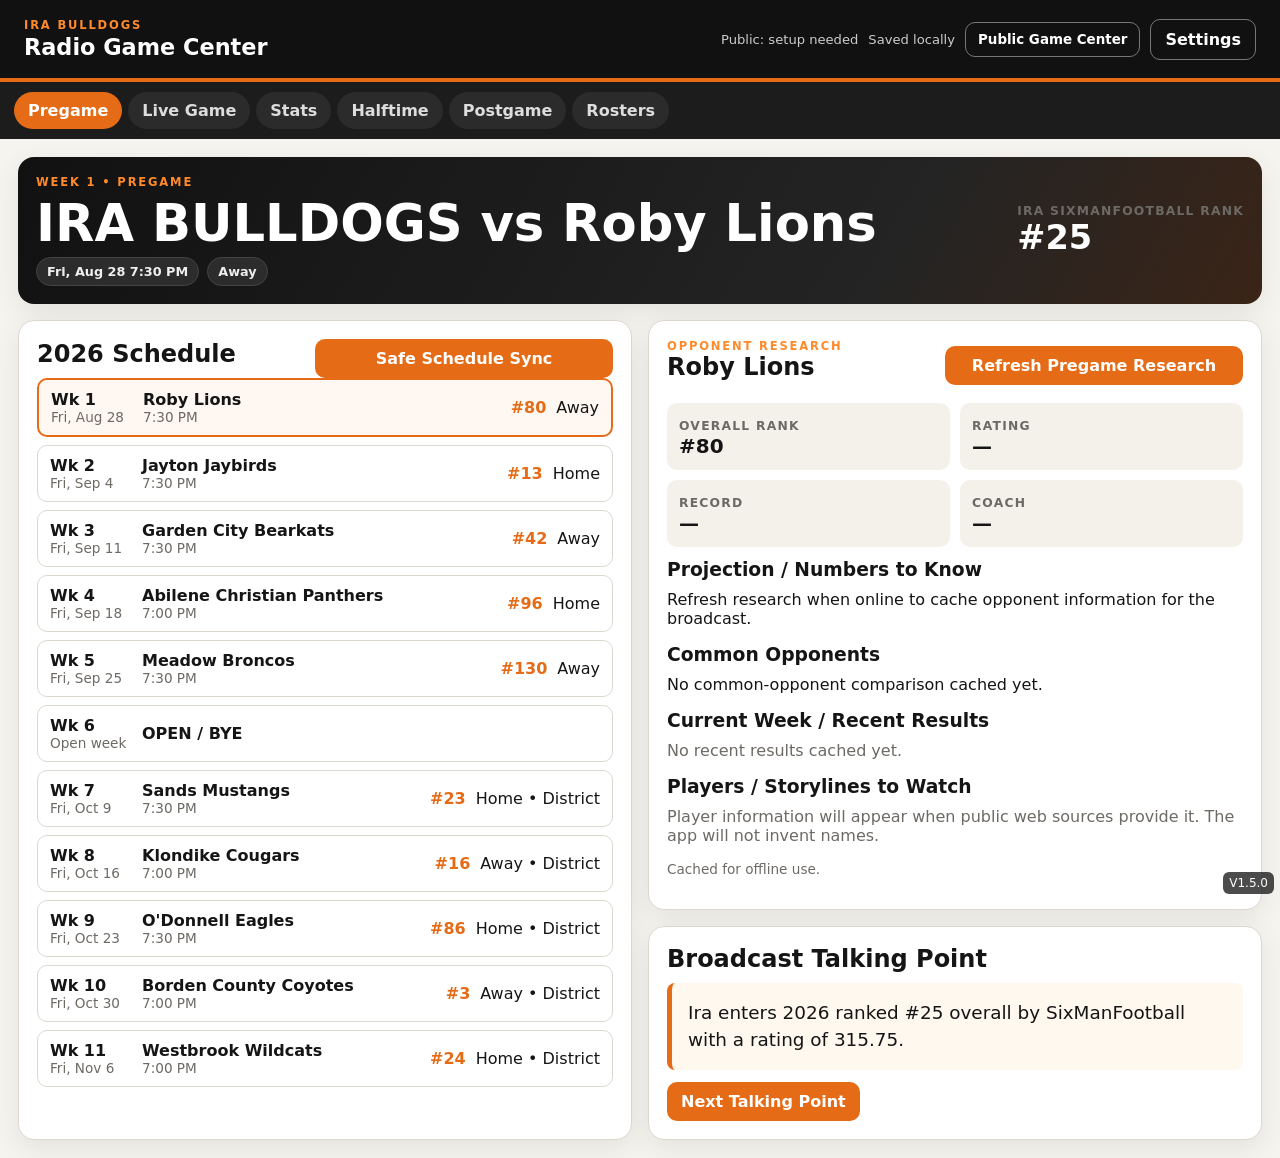
==== index.html @ a2b83dc3 "Add files via upload V1.5 desktop radio console" ====
<!doctype html>
<html lang="en">
<head>
  <meta charset="utf-8" />
  <meta name="viewport" content="width=device-width,initial-scale=1" />
  <meta name="theme-color" content="#111111" />
  <title>Ira Bulldogs Radio Game Center</title>
  <link rel="manifest" href="manifest.json" />
  <link rel="stylesheet" href="styles.css?v=1413" />
</head>
<body>
<div id="buildVersion" style="position:fixed;right:6px;bottom:6px;z-index:9999;font:12px/1.2 system-ui;background:#111;color:#fff;padding:4px 6px;border-radius:6px;opacity:.75">V1.5.0</div>
  <header class="topbar">
    <div>
      <div class="eyebrow">IRA BULLDOGS</div>
      <h1>Radio Game Center</h1>
    </div>
    <div class="top-actions">
      <span id="publicStatus" class="save-state">Public: setup needed</span>
      <span id="saveState" class="save-state">Saved locally</span>
      <a class="public-link" href="public.html" target="_blank">Public Game Center</a>
      <button class="ghost" id="settingsBtn">Settings</button>
    </div>
  </header>

  <nav class="tabs" aria-label="Game center sections">
    <button data-view="pregame" class="active">Pregame</button>
    <button data-view="live">Live Game</button>
    <button data-view="stats">Stats</button>
    <button data-view="halftime">Halftime</button>
    <button data-view="postgame">Postgame</button>
    <button data-view="roster">Rosters</button>
  </nav>

  <main>
    <section id="pregame" class="view active"></section>
    <section id="live" class="view"></section>
    <section id="stats" class="view"></section>
    <section id="halftime" class="view"></section>
    <section id="postgame" class="view"></section>
    <section id="roster" class="view"></section>
  </main>

  <dialog id="settingsDialog">
    <form method="dialog" class="dialog-card">
      <h2>Settings</h2>
      <label>Google Apps Script sync URL
        <input id="syncUrlInput" placeholder="https://script.google.com/macros/s/.../exec" />
      </label>
      <label>Public scoreboard publish key
        <input id="publishKeyInput" placeholder="Publish key" />
      </label>
      <label>Listen Live URL (optional)
        <input id="listenUrlInput" placeholder="https://…" />
      </label>
      <p class="muted">The same Apps Script URL handles opponent research, SixManFootball sync and the public scoreboard. Live stats still work offline; public updates resume when your device reconnects.</p><div class="danger-zone"><strong>Game-day reset</strong><p class="muted small">Clears only this week’s score, clock, plays, stats and notes. Rosters, schedule and settings stay.</p><button type="button" class="danger" id="resetTestBtn">Reset Test / Game Data</button></div>
      <div class="dialog-actions">
        <button value="cancel" class="ghost">Cancel</button>
        <button value="default" id="saveSettingsBtn">Save</button>
      </div>
    </form>
  </dialog>

  <dialog id="scoreDialog">
    <form method="dialog" class="dialog-card score-dialog-card">
      <div class="dialog-heading">
        <div>
          <div class="eyebrow">QUICK SCORE</div>
          <h2 id="scoreDialogTitle">Ira Score</h2>
        </div>
        <button value="cancel" class="icon-btn" aria-label="Close">×</button>
      </div>
      <div class="quick-score-grid">
        <button type="button" data-score-add="1">+1</button>
        <button type="button" data-score-add="2">+2</button>
        <button type="button" data-score-add="6">+6</button>
      </div>
      <div id="scoreClockMount"></div><div class="quick-score-corrections">
        <button type="button" class="ghost" data-score-add="-1">−1</button>
        <label>Exact score<input id="exactScoreInput" type="number" inputmode="numeric" min="0"></label>
        <button type="button" id="setExactScoreBtn">Set Score</button>
      </div>
      <p class="muted small">Tap a quick button during the broadcast, or use exact score for corrections.</p>
    </form>
  </dialog>

  <dialog id="playDialog">
    <form method="dialog" class="dialog-card wide" id="playForm">
      <div class="dialog-heading">
        <div>
          <div class="eyebrow" id="playDialogEyebrow">NEW PLAY</div>
          <h2 id="playDialogTitle">Run</h2>
        </div>
        <button value="cancel" class="icon-btn" aria-label="Close">×</button>
      </div>
      <div class="sticky-play-actions"><button value="cancel" class="ghost">Cancel</button><button type="submit" value="default">Save Play</button></div>
      <div id="playFormFields"></div>
      <div class="dialog-actions">
        <button value="cancel" class="ghost">Cancel</button>
        <button type="submit" value="default">Save Play</button>
      </div>
    </form>
  </dialog>


  <dialog id="clockDialog"><form method="dialog" class="dialog-card"><div class="dialog-heading"><div><div class="eyebrow">GAME CLOCK</div><h2>Adjust Clock</h2></div><button value="cancel" class="icon-btn">×</button></div><div id="clockPickerMount"></div><div class="dialog-actions"><button value="cancel" class="ghost">Cancel</button><button type="button" id="saveClockBtn">Save Clock</button></div></form></dialog>

  <dialog id="flowDialog"><div class="dialog-card wide"><button class="icon-btn flow-close" onclick="document.getElementById('flowDialog').close()">×</button><div id="flowMount"></div></div></dialog>

  <dialog id="rosterDialog"><form method="dialog" class="dialog-card"><div class="dialog-heading"><div><div class="eyebrow">ROSTER</div><h2>Edit Player</h2></div><button value="cancel" class="icon-btn">×</button></div><div class="form-grid one-col"><label>Jersey number<input id="editRosterNum" inputmode="numeric"></label><label>Player name<input id="editRosterName"></label><label>Position<input id="editRosterPos"></label></div><div class="dialog-actions"><button value="cancel" class="ghost">Cancel</button><button type="button" id="saveRosterEdit">Save Player</button></div></form></dialog>
  <div id="toast" class="toast" role="status"></div>
  <script src="app.js?v=1412"></script>
</body>
</html>
---- styles.css ----
:root{--bg:#f6f4ef;--panel:#fff;--ink:#151515;--muted:#6d6a65;--line:#ddd8cf;--orange:#e66b16;--orange2:#ff8a2b;--dark:#111;--green:#2f7d45;--red:#b53a31;--shadow:0 8px 28px rgba(0,0,0,.08)}
*{box-sizing:border-box} body{margin:0;font-family:Inter,ui-sans-serif,system-ui,-apple-system,BlinkMacSystemFont,"Segoe UI",sans-serif;background:var(--bg);color:var(--ink)}
button,input,select,textarea{font:inherit} button{cursor:pointer}.topbar{position:sticky;top:0;z-index:20;display:flex;justify-content:space-between;gap:20px;align-items:center;padding:18px 24px;background:#111;color:#fff;border-bottom:4px solid var(--orange)}
.eyebrow{font-size:.72rem;letter-spacing:.16em;font-weight:800;color:var(--orange2)}h1,h2,h3,p{margin-top:0}.topbar h1{margin:2px 0 0;font-size:1.4rem}.top-actions{display:flex;align-items:center;gap:10px}.save-state{font-size:.82rem;color:#ccc}
.tabs{display:flex;gap:6px;padding:10px 14px;background:#1c1c1c;overflow:auto;position:sticky;top:79px;z-index:19}.tabs button{border:0;border-radius:999px;padding:9px 14px;background:#2b2b2b;color:#ddd;font-weight:700;white-space:nowrap}.tabs button.active{background:var(--orange);color:#fff}
main{max-width:1450px;margin:0 auto;padding:18px}.view{display:none}.view.active{display:block}.grid{display:grid;gap:16px}.grid.two{grid-template-columns:repeat(2,minmax(0,1fr))}.grid.three{grid-template-columns:repeat(3,minmax(0,1fr))}.grid.live-layout{grid-template-columns:minmax(0,1.15fr) minmax(340px,.85fr)}
.card{background:var(--panel);border:1px solid var(--line);border-radius:16px;padding:18px;box-shadow:var(--shadow)}.card h2,.card h3{margin-bottom:10px}.muted{color:var(--muted)}.small{font-size:.85rem}.kicker{font-size:.77rem;text-transform:uppercase;letter-spacing:.1em;font-weight:800;color:var(--muted)}
.hero{background:linear-gradient(120deg,#111 0%,#242424 70%,#3a2417 100%);color:#fff;border:none}.hero-row{display:flex;justify-content:space-between;gap:20px;align-items:center}.matchup h2{font-size:clamp(1.7rem,4vw,3.2rem);margin:4px 0}.matchup-meta{display:flex;flex-wrap:wrap;gap:8px}.pill{display:inline-flex;align-items:center;padding:6px 10px;border-radius:999px;background:#eee9df;font-size:.8rem;font-weight:750}.hero .pill{background:#2c2c2c;color:#eee;border:1px solid #444}.scoreboard{display:grid;grid-template-columns:1fr auto 1fr;gap:12px;align-items:center;text-align:center}.team-score{font-size:clamp(2.7rem,8vw,5.2rem);font-weight:900;line-height:1}.team-name{font-weight:900;font-size:1.05rem}.score-dash{font-size:2rem;color:#999}
button{border:0;border-radius:10px;background:var(--orange);color:white;font-weight:800;padding:10px 14px}button:hover{filter:brightness(.97)}button.ghost{background:transparent;border:1px solid #777;color:inherit}.card button.ghost{border-color:var(--line);color:var(--ink)}button.danger{background:var(--red)}button.dark{background:#222}.icon-btn{background:transparent;color:inherit;font-size:1.7rem;padding:4px 8px}
.schedule-list{display:grid;gap:8px}.schedule-row{display:grid;grid-template-columns:82px 1fr auto auto;gap:10px;align-items:center;padding:10px 12px;border:1px solid var(--line);border-radius:10px}.schedule-row.current{border:2px solid var(--orange);background:#fff8f2}.rank{font-weight:800;color:var(--orange)}
.talking-point{font-size:1.15rem;line-height:1.5;padding:16px;background:#fff8ef;border-left:5px solid var(--orange);border-radius:8px}.talking-controls{display:flex;gap:8px;margin-top:12px;flex-wrap:wrap}
.stat-strip{display:grid;grid-template-columns:repeat(6,1fr);gap:10px}.stat-box{text-align:center;padding:12px;background:#f4f1eb;border-radius:10px}.stat-box strong{display:block;font-size:1.4rem}.live-controls{display:grid;grid-template-columns:repeat(4,1fr);gap:10px}.live-controls button{min-height:58px;font-size:1.05rem}.live-controls .run{background:#2b6f44}.live-controls .pass{background:#2866a6}.live-controls .score{background:#ad5e09}.live-controls .penalty{background:#7a5b29}
.possession{display:flex;gap:8px;margin-bottom:12px}.possession button{flex:1;background:#eee9df;color:#222}.possession button.active{background:#111;color:#fff}.game-meta{display:grid;grid-template-columns:repeat(5,1fr);gap:8px;margin-bottom:12px}.game-meta label,.form-grid label{display:grid;gap:4px;font-size:.8rem;font-weight:700;color:var(--muted)}input,select,textarea{width:100%;padding:10px;border:1px solid var(--line);border-radius:9px;background:#fff;color:#111}textarea{min-height:90px;resize:vertical}
.table-wrap{overflow:auto}table{width:100%;border-collapse:collapse;font-size:.9rem}th,td{padding:8px 9px;text-align:left;border-bottom:1px solid #eee}th{font-size:.75rem;text-transform:uppercase;letter-spacing:.06em;color:var(--muted)}td.num,th.num{text-align:right}.play-log{max-height:440px;overflow:auto}.play-row{display:grid;grid-template-columns:68px 1fr auto;gap:8px;padding:9px 0;border-bottom:1px solid #eee}.play-row .seq{font-weight:800;color:var(--muted)}
.summary-grid{display:grid;grid-template-columns:repeat(2,1fr);gap:10px}.summary-item{padding:12px;border-radius:10px;background:#f4f1eb}.summary-item strong{display:block;font-size:1.25rem}.broadcast-note{padding:10px 12px;border-bottom:1px solid #eee;line-height:1.4}.broadcast-note:first-child{background:#fff7ef;border-radius:8px}.form-grid{display:grid;grid-template-columns:repeat(3,1fr);gap:10px}.roster-list{display:grid;gap:6px}.roster-row{display:grid;grid-template-columns:55px 1fr auto;align-items:center;gap:8px;border-bottom:1px solid #eee;padding:8px 0}.jersey{font-size:1.15rem;font-weight:900;color:var(--orange)}
#settingsDialog,#playDialog{border:0;border-radius:16px;padding:0;box-shadow:0 30px 90px rgba(0,0,0,.3);width:min(680px,94vw)}#playDialog{width:min(760px,96vw)}dialog::backdrop{background:rgba(0,0,0,.58)}.dialog-card{padding:22px;display:grid;gap:14px}.dialog-card.wide{min-width:0}.dialog-heading{display:flex;justify-content:space-between}.dialog-actions{display:flex;justify-content:flex-end;gap:8px}.dialog-card label{display:grid;gap:6px;font-weight:700}.inline{display:flex;gap:8px;align-items:center}.inline>*{flex:1}.hidden{display:none!important}.toast{position:fixed;right:18px;bottom:18px;background:#111;color:#fff;border-left:4px solid var(--orange);padding:12px 15px;border-radius:10px;opacity:0;pointer-events:none;transform:translateY(10px);transition:.2s;z-index:99}.toast.show{opacity:1;transform:none}
@media(max-width:900px){.grid.two,.grid.three,.grid.live-layout{grid-template-columns:1fr}.stat-strip{grid-template-columns:repeat(3,1fr)}.schedule-row{grid-template-columns:72px 1fr auto}.schedule-row .location{display:none}.live-controls{grid-template-columns:repeat(2,1fr)}.game-meta{grid-template-columns:repeat(2,1fr)}.form-grid{grid-template-columns:1fr 1fr}.tabs{top:78px}.hero-row{display:block}.hero-row>*+*{margin-top:16px}}
@media(max-width:560px){.topbar{padding:12px 14px}.topbar h1{font-size:1.1rem}.save-state{display:none}.tabs{top:66px}.stat-strip{grid-template-columns:repeat(2,1fr)}.form-grid{grid-template-columns:1fr}.scoreboard{gap:5px}.schedule-row{grid-template-columns:65px 1fr}.schedule-row>:nth-child(n+3){display:none}main{padding:12px}}
.public-link{display:inline-block;text-decoration:none;border:1px solid #777;border-radius:10px;padding:9px 12px;color:#fff;font-weight:800;font-size:.84rem;white-space:nowrap}
@media(max-width:700px){.top-actions .public-link{display:none}#publicStatus{display:none}}

.quick-yards{display:grid;grid-template-columns:repeat(6,1fr);gap:7px;margin:8px 0 14px}.quick-yards button{background:#222;min-height:48px;font-size:1rem}.defense-box{border:1px solid var(--line);background:#faf8f4;border-radius:12px;padding:12px;margin-top:10px}.tackler-picks{display:flex;flex-wrap:wrap;gap:7px;margin-top:8px}.check-pill{display:inline-flex!important;align-items:center;gap:6px!important;border:1px solid var(--line);border-radius:999px;padding:8px 10px;background:#fff;color:var(--ink)!important;font-size:.82rem!important}.check-pill input{width:auto;margin:0}@media(max-width:560px){.quick-yards{grid-template-columns:repeat(3,1fr)}.quick-yards button{min-height:54px}.dialog-card{padding:15px}.dialog-actions button{min-height:48px;flex:1}}

/* V1.3 broadcaster speed controls */
.score-team{background:transparent;border:0;color:inherit;width:100%;padding:6px;border-radius:12px}
.score-team:hover,.score-team:focus{background:rgba(255,255,255,.08);outline:2px solid rgba(255,138,43,.55)}
.score-team .team-score{pointer-events:none}
.score-tap-hint{font-size:.68rem;color:#bbb;font-weight:700;margin-top:5px;text-transform:uppercase;letter-spacing:.08em}
.margin-bar{margin-top:14px;display:flex;justify-content:center;align-items:center;gap:10px;flex-wrap:wrap}
.margin-pill{display:inline-flex;align-items:center;padding:8px 12px;border-radius:999px;background:#2c2c2c;border:1px solid #555;color:#fff;font-weight:900}
.margin-pill.warning{background:#6d4a0b;border-color:#d79625}
.margin-pill.mercy{background:#7e241e;border-color:#e0645c}
.cloud-load-row{display:flex;gap:8px;align-items:center;flex-wrap:wrap;margin:0 0 12px}
.cloud-load-row button{min-height:46px}
.cloud-load-status{font-size:.82rem;color:var(--muted)}
#scoreDialog{border:0;border-radius:16px;padding:0;box-shadow:0 30px 90px rgba(0,0,0,.3);width:min(480px,94vw)}
.quick-score-grid{display:grid;grid-template-columns:repeat(3,1fr);gap:10px}
.quick-score-grid button{min-height:72px;font-size:1.5rem}
.quick-score-corrections{display:grid;grid-template-columns:auto 1fr auto;gap:8px;align-items:end}
.quick-score-corrections label{margin:0}
@media(max-width:560px){.quick-score-grid button{min-height:64px}.quick-score-corrections{grid-template-columns:1fr 1fr}.quick-score-corrections label{grid-column:1/-1}.cloud-load-row button{width:100%}}

/* V1.4 PHONE-FIRST */
input,select,textarea{font-size:16px}
.offense-card{border:4px solid transparent}.offense-card.ira-offense{border-color:#e66b16;background:#fff7ef}.offense-card.opp-offense{border-color:var(--opp-color,#667085);background:#f5f6f7}.offense-banner{padding:10px 12px;border-radius:10px;margin-bottom:10px;color:#fff;font-weight:950;text-align:center;letter-spacing:.06em}.ira-offense .offense-banner{background:#e66b16}.opp-offense .offense-banner{background:var(--opp-color,#667085)}
.result-buttons{display:grid;grid-template-columns:repeat(2,1fr);gap:8px;margin:8px 0 14px}.result-buttons button{min-height:54px;background:#333}.result-buttons button.selected{outline:4px solid #ffb27a;background:#e66b16}.sticky-play-actions{position:sticky;top:0;z-index:5;background:#fff;padding:8px 0;display:flex;gap:8px;border-bottom:1px solid var(--line)}.sticky-play-actions button{flex:1;min-height:52px}.dialog-actions{position:sticky;bottom:0;background:#fff;padding-top:10px}.post-read{background:#fff;color:#111!important;border:1px solid var(--line);padding:14px;border-radius:10px;line-height:1.55;white-space:pre-wrap}.team-toggle{display:flex;gap:8px;margin-bottom:12px}.team-toggle button{flex:1}.team-toggle button.active{background:#111}.player-actions{display:flex;gap:6px}.roster-row{grid-template-columns:55px 1fr auto}.player-actions button{padding:8px 10px}
@media(max-width:560px){#playDialog{width:100vw;max-width:none;height:100dvh;max-height:100dvh;margin:0;border-radius:0}.dialog-card.wide{height:100%;overflow:auto;padding:10px 12px 18px}.result-buttons button{min-height:60px;font-size:1.05rem}.live-controls button{min-height:68px}.offense-banner{font-size:1.05rem}}
/* V1.4.1 phone-first hotfix */
input,select,textarea,button{font-size:16px}
.v141-controls{grid-template-columns:repeat(3,minmax(0,1fr))}.v141-controls button{min-height:62px}.v141-meta{grid-template-columns:repeat(6,minmax(0,1fr))}.field-button{width:100%;background:#fff;color:#111;border:1px solid var(--line);padding:10px}.two-col{grid-template-columns:repeat(2,minmax(0,1fr))!important}.one-col{grid-template-columns:1fr!important}.field-label{font-weight:800;margin:8px 0}.yard-section,.special-result{margin-top:14px;padding:12px;border:1px solid var(--line);border-radius:12px;background:#faf9f6}.quick-yards{display:grid;grid-template-columns:repeat(4,minmax(0,1fr));gap:8px;margin:8px 0}.quick-yards button{min-height:50px}.result-buttons{display:flex;flex-wrap:wrap;gap:8px;margin:8px 0}.result-buttons button.selected,.big-choice-grid button.selected{outline:4px solid #111;outline-offset:2px}.pass-results button{flex:1 1 30%;min-height:54px}.tackler-picks{display:flex;gap:8px;flex-wrap:wrap;margin:8px 0}.check-pill{display:flex!important;grid-template-columns:auto 1fr!important;align-items:center;gap:7px;border:1px solid var(--line);border-radius:999px;padding:9px 11px;background:#fff;color:#111!important}.check-pill input{width:auto}.clock-picker{display:grid;grid-template-columns:1fr 1fr;gap:12px;margin:10px 0}.clock-picker select{font-size:24px;text-align:center;min-height:54px}.big-choice-grid{display:grid;grid-template-columns:repeat(2,1fr);gap:12px}.big-choice-grid button{min-height:72px;font-size:1.05rem}.full-primary{width:100%;min-height:58px;margin-top:14px}.flow-close{float:right}.stats-stack{display:grid;gap:16px;margin-top:16px}.stats-card,.stats-wide{width:100%}.danger-zone{border-top:1px solid var(--line);margin-top:14px;padding-top:14px}.research-summary{margin:12px 0}.player-actions{display:flex;gap:6px}
@media(max-width:800px){main{padding:10px}.topbar{padding:12px 14px}.top-actions .public-link,.top-actions .save-state{display:none}.tabs{top:65px}.grid.two,.grid.live-layout{grid-template-columns:1fr}.v141-meta{grid-template-columns:repeat(3,1fr)}.v141-controls{grid-template-columns:repeat(2,1fr)}.stat-strip{grid-template-columns:repeat(3,1fr)}.form-grid,.two-col{grid-template-columns:1fr!important}.schedule-row{grid-template-columns:64px 1fr auto}.schedule-row>div:last-child{grid-column:2/-1}.quick-yards{grid-template-columns:repeat(4,1fr)}.pass-results button{flex-basis:45%}.dialog-card{max-height:92vh;overflow:auto}.sticky-play-actions{position:sticky;top:0;background:#fff;z-index:4;padding:8px 0}.roster-row{grid-template-columns:50px 1fr}.player-actions{grid-column:2;justify-content:flex-start}}

/* V1.4.1c CRITICAL PHONE MODAL WIDTH HOTFIX */
#flowDialog,#clockDialog,#rosterDialog,#scoreDialog,#settingsDialog{
  box-sizing:border-box;
  width:min(760px,calc(100vw - 20px));
  max-width:calc(100vw - 20px);
  margin:auto;
  padding:0;
  border:0;
  border-radius:18px;
  overflow:hidden;
}
#flowDialog .dialog-card,#clockDialog .dialog-card,#rosterDialog .dialog-card,#scoreDialog .dialog-card,#settingsDialog .dialog-card{
  width:100%;
  max-width:none;
  min-width:0;
}
#flowMount{width:100%;min-width:0;overflow-wrap:anywhere}
#flowMount .big-choice-grid{width:100%;grid-template-columns:repeat(2,minmax(0,1fr));gap:12px}
#flowMount .big-choice-grid button{width:100%;min-width:0;min-height:76px;padding:14px 10px;white-space:normal;line-height:1.15}
@media(max-width:560px){
  #flowDialog,#clockDialog,#rosterDialog,#scoreDialog,#settingsDialog{
    width:calc(100vw - 16px)!important;
    max-width:calc(100vw - 16px)!important;
    max-height:calc(100dvh - 16px)!important;
    height:auto!important;
    margin:auto!important;
    border-radius:16px!important;
  }
  #flowDialog .dialog-card,#clockDialog .dialog-card,#rosterDialog .dialog-card,#scoreDialog .dialog-card,#settingsDialog .dialog-card{
    width:100%!important;
    height:auto!important;
    max-height:calc(100dvh - 16px)!important;
    overflow-y:auto!important;
    overflow-x:hidden!important;
    padding:16px!important;
  }
  #flowMount .big-choice-grid,#flowMount .big-choice-grid.two{
    grid-template-columns:1fr 1fr!important;
    gap:10px!important;
  }
  #flowMount .big-choice-grid button{
    min-height:82px!important;
    font-size:16px!important;
    padding:14px 8px!important;
  }
}
@media(max-width:360px){
  #flowMount .big-choice-grid,#flowMount .big-choice-grid.two{grid-template-columns:1fr!important}
}

/* V1.5 DESKTOP RADIO CONSOLE */
.desktop-console{display:grid;grid-template-columns:minmax(0,1.35fr) minmax(360px,.65fr);gap:14px;align-items:start}.console-score{grid-column:1/-1;padding:16px 24px}.console-score .scoreboard{grid-template-columns:1fr 190px 1fr}.console-score .team-score{font-size:clamp(4rem,7vw,7rem)}.score-center{text-align:center;display:grid;justify-items:center;gap:4px}.console-clock{font-size:2.4rem;font-weight:950}.console-quarter{font-weight:900;color:#ddd}button.compact{padding:7px 10px;min-height:auto;font-size:.82rem}.console-situation{grid-column:1}.console-notes{grid-column:2;grid-row:2/span 2;position:sticky;top:128px}.console-plays{grid-column:1}.console-mini-stats{grid-column:1/-1}.desktop-meta{grid-template-columns:repeat(5,minmax(0,1fr))}.situation-readout{display:flex;justify-content:space-between;background:#111;color:#fff;border-radius:12px;padding:11px 15px;margin:8px 0 12px}.situation-readout strong{font-size:1.45rem}.desktop-actions{grid-template-columns:repeat(4,minmax(0,1fr))}.desktop-actions button{min-height:64px}.desktop-actions button small{display:block;font-size:.68rem;opacity:.8}.radio-notes-area{min-height:250px;font-size:17px;line-height:1.45}.public-update-box{border-top:1px solid var(--line);padding-top:14px;margin-top:4px}.public-update-box textarea{min-height:105px}.console-heading h2,.console-heading h3{margin-bottom:0}.desktop-stat-strip{grid-template-columns:repeat(6,1fr)}
@media(max-width:1000px){.desktop-console{grid-template-columns:1fr}.console-score,.console-situation,.console-notes,.console-plays,.console-mini-stats{grid-column:1;grid-row:auto}.console-notes{position:static}.console-score .scoreboard{grid-template-columns:1fr 120px 1fr}.desktop-meta{grid-template-columns:repeat(3,1fr)}.desktop-actions{grid-template-columns:repeat(2,1fr)}.desktop-stat-strip{grid-template-columns:repeat(3,1fr)}}
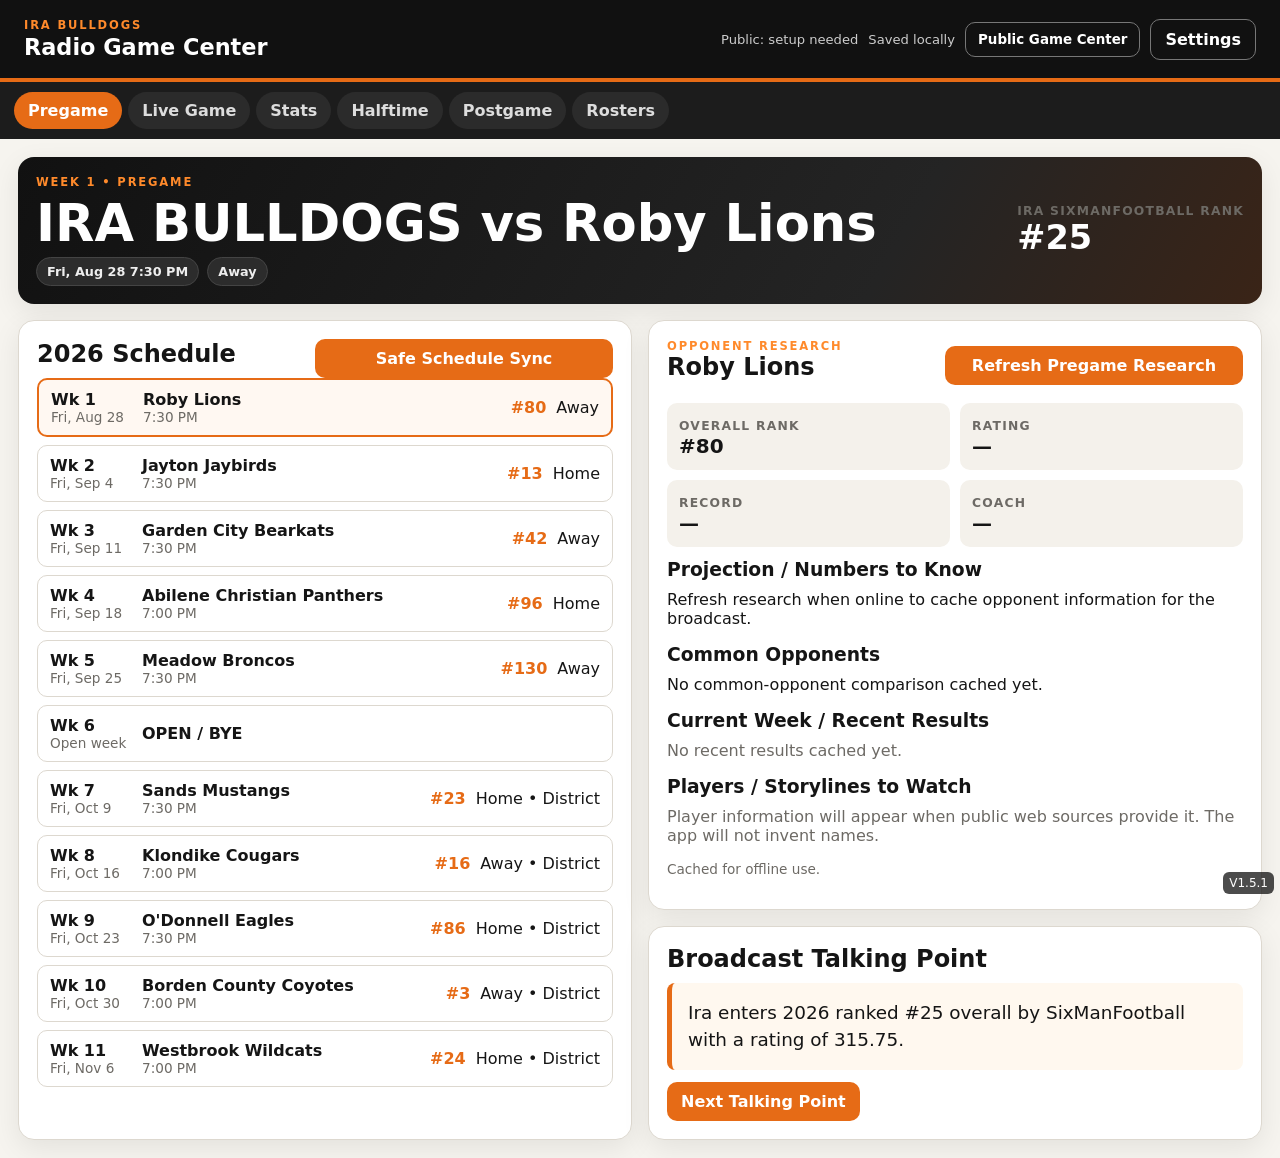
==== commit 13157528: "Add files via upload V1.5.1 Broadcast Workflow" ====
--- a/index.html
+++ b/index.html
@@ -6,10 +6,10 @@
   <meta name="theme-color" content="#111111" />
   <title>Ira Bulldogs Radio Game Center</title>
   <link rel="manifest" href="manifest.json" />
-  <link rel="stylesheet" href="styles.css?v=1413" />
+  <link rel="stylesheet" href="styles.css?v=1510" />
 </head>
 <body>
-<div id="buildVersion" style="position:fixed;right:6px;bottom:6px;z-index:9999;font:12px/1.2 system-ui;background:#111;color:#fff;padding:4px 6px;border-radius:6px;opacity:.75">V1.5.0</div>
+<div id="buildVersion" style="position:fixed;right:6px;bottom:6px;z-index:9999;font:12px/1.2 system-ui;background:#111;color:#fff;padding:4px 6px;border-radius:6px;opacity:.75">V1.5.1</div>
   <header class="topbar">
     <div>
       <div class="eyebrow">IRA BULLDOGS</div>
@@ -109,6 +109,6 @@
 
   <dialog id="rosterDialog"><form method="dialog" class="dialog-card"><div class="dialog-heading"><div><div class="eyebrow">ROSTER</div><h2>Edit Player</h2></div><button value="cancel" class="icon-btn">×</button></div><div class="form-grid one-col"><label>Jersey number<input id="editRosterNum" inputmode="numeric"></label><label>Player name<input id="editRosterName"></label><label>Position<input id="editRosterPos"></label></div><div class="dialog-actions"><button value="cancel" class="ghost">Cancel</button><button type="button" id="saveRosterEdit">Save Player</button></div></form></dialog>
   <div id="toast" class="toast" role="status"></div>
-  <script src="app.js?v=1412"></script>
+  <script src="app.js?v=1510"></script>
 </body>
 </html>
--- a/styles.css
+++ b/styles.css
@@ -103,3 +103,8 @@
 /* V1.5 DESKTOP RADIO CONSOLE */
 .desktop-console{display:grid;grid-template-columns:minmax(0,1.35fr) minmax(360px,.65fr);gap:14px;align-items:start}.console-score{grid-column:1/-1;padding:16px 24px}.console-score .scoreboard{grid-template-columns:1fr 190px 1fr}.console-score .team-score{font-size:clamp(4rem,7vw,7rem)}.score-center{text-align:center;display:grid;justify-items:center;gap:4px}.console-clock{font-size:2.4rem;font-weight:950}.console-quarter{font-weight:900;color:#ddd}button.compact{padding:7px 10px;min-height:auto;font-size:.82rem}.console-situation{grid-column:1}.console-notes{grid-column:2;grid-row:2/span 2;position:sticky;top:128px}.console-plays{grid-column:1}.console-mini-stats{grid-column:1/-1}.desktop-meta{grid-template-columns:repeat(5,minmax(0,1fr))}.situation-readout{display:flex;justify-content:space-between;background:#111;color:#fff;border-radius:12px;padding:11px 15px;margin:8px 0 12px}.situation-readout strong{font-size:1.45rem}.desktop-actions{grid-template-columns:repeat(4,minmax(0,1fr))}.desktop-actions button{min-height:64px}.desktop-actions button small{display:block;font-size:.68rem;opacity:.8}.radio-notes-area{min-height:250px;font-size:17px;line-height:1.45}.public-update-box{border-top:1px solid var(--line);padding-top:14px;margin-top:4px}.public-update-box textarea{min-height:105px}.console-heading h2,.console-heading h3{margin-bottom:0}.desktop-stat-strip{grid-template-columns:repeat(6,1fr)}
 @media(max-width:1000px){.desktop-console{grid-template-columns:1fr}.console-score,.console-situation,.console-notes,.console-plays,.console-mini-stats{grid-column:1;grid-row:auto}.console-notes{position:static}.console-score .scoreboard{grid-template-columns:1fr 120px 1fr}.desktop-meta{grid-template-columns:repeat(3,1fr)}.desktop-actions{grid-template-columns:repeat(2,1fr)}.desktop-stat-strip{grid-template-columns:repeat(3,1fr)}}
+
+
+/* V1.5.1 BROADCAST WORKFLOW */
+.clock-edit-btn{background:#fff!important;color:#111!important;border:2px solid #fff!important;font-weight:950;min-height:40px;padding:8px 14px;border-radius:10px}.quarter-button{background:#111!important;color:#fff!important;border:2px solid #fff!important;border-radius:10px;padding:7px 14px;font-size:1.15rem;cursor:pointer}.pending-action{display:block;width:min(520px,100%);margin:12px auto 0;background:#fff!important;color:#111!important;border:4px solid #e66b16!important;font-size:1.15rem;font-weight:950;min-height:58px}.strong-possession button{min-height:62px;font-weight:950;opacity:.42;filter:saturate(.45)}.strong-possession .ira-pos{background:#111!important;color:#fff!important;border:4px solid #e66b16!important}.strong-possession .opp-pos{background:var(--opp-color,#555)!important;color:#fff!important;border:4px solid #111!important}.strong-possession button.active{opacity:1;filter:none;transform:scale(1.02);outline:5px solid #fff;box-shadow:0 0 0 8px #111}.four-controls{grid-template-columns:repeat(4,minmax(0,1fr))}.clean-actions button{background:#111!important;color:#fff!important;border:3px solid #e66b16!important}.clean-actions button:hover,.clean-actions button:focus{outline:4px solid #fff;box-shadow:0 0 0 7px #111}.note-actions,.public-send-row{display:flex;gap:10px;align-items:center;margin:10px 0}.note-actions button,#sendPublicUpdate{background:#111!important;color:#fff!important;border:3px solid #e66b16!important;font-weight:950}.team-choice-row{display:grid;grid-template-columns:1fr 1fr;gap:10px;margin:12px 0}.team-choice{min-height:62px;font-weight:950;opacity:.48}.team-choice.ira-choice{background:#111!important;color:#fff!important;border:4px solid #e66b16!important}.team-choice.opp-choice{background:var(--opp-color,#555)!important;color:#fff!important;border:4px solid #111!important}.team-choice.selected{opacity:1;outline:5px solid #fff;box-shadow:0 0 0 8px #111}.catchup-field{border:1px solid var(--line);border-radius:12px;padding:12px;margin-top:10px}.event-log{display:grid;gap:8px;margin-top:12px}.event-row{display:grid;grid-template-columns:92px 1fr auto;gap:10px;align-items:center;padding:10px;border:1px solid var(--line);border-radius:10px;background:#fff}.event-time{font-weight:950;font-variant-numeric:tabular-nums}.optional-play-details{margin-top:14px;border-top:1px solid var(--line);padding-top:12px}.optional-play-details summary{cursor:pointer;font-weight:900}.public-update-box textarea{background:#fff}.result-buttons button.selected,.quick-yards button.selected{outline:5px solid #111!important;outline-offset:2px}.desktop-meta select{font-weight:900}.console-quarter{color:#fff!important}
+@media(max-width:1000px){.four-controls{grid-template-columns:repeat(2,1fr)}.event-row{grid-template-columns:80px 1fr}.event-row button,.event-row>span:last-child{grid-column:2}.team-choice-row{grid-template-columns:1fr 1fr}}
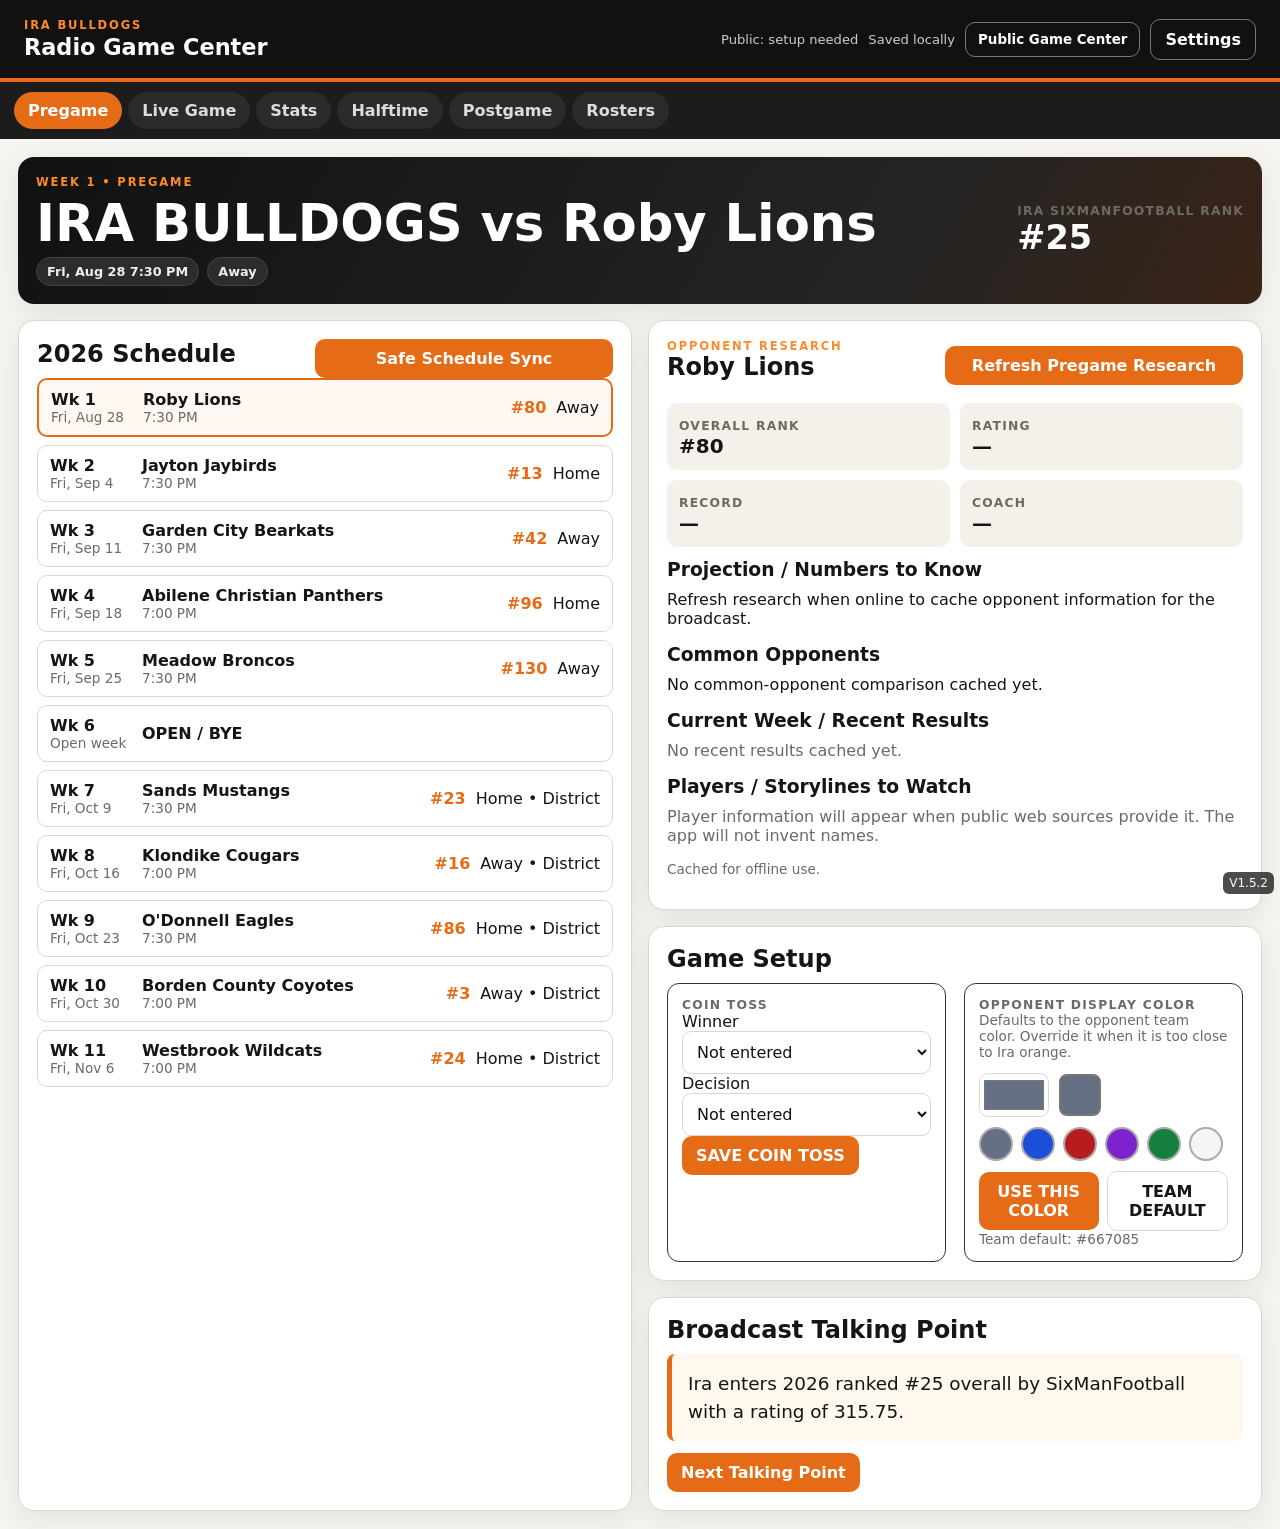
==== commit 687c1fd6: "Add files via upload V1.5.2 Broadcast Clarity" ====
--- a/index.html
+++ b/index.html
@@ -6,10 +6,10 @@
   <meta name="theme-color" content="#111111" />
   <title>Ira Bulldogs Radio Game Center</title>
   <link rel="manifest" href="manifest.json" />
-  <link rel="stylesheet" href="styles.css?v=1510" />
+  <link rel="stylesheet" href="styles.css?v=1520" />
 </head>
 <body>
-<div id="buildVersion" style="position:fixed;right:6px;bottom:6px;z-index:9999;font:12px/1.2 system-ui;background:#111;color:#fff;padding:4px 6px;border-radius:6px;opacity:.75">V1.5.1</div>
+<div id="buildVersion" style="position:fixed;right:6px;bottom:6px;z-index:9999;font:12px/1.2 system-ui;background:#111;color:#fff;padding:4px 6px;border-radius:6px;opacity:.75">V1.5.2</div>
   <header class="topbar">
     <div>
       <div class="eyebrow">IRA BULLDOGS</div>
@@ -109,6 +109,6 @@
 
   <dialog id="rosterDialog"><form method="dialog" class="dialog-card"><div class="dialog-heading"><div><div class="eyebrow">ROSTER</div><h2>Edit Player</h2></div><button value="cancel" class="icon-btn">×</button></div><div class="form-grid one-col"><label>Jersey number<input id="editRosterNum" inputmode="numeric"></label><label>Player name<input id="editRosterName"></label><label>Position<input id="editRosterPos"></label></div><div class="dialog-actions"><button value="cancel" class="ghost">Cancel</button><button type="button" id="saveRosterEdit">Save Player</button></div></form></dialog>
   <div id="toast" class="toast" role="status"></div>
-  <script src="app.js?v=1510"></script>
+  <script src="app.js?v=1520"></script>
 </body>
 </html>
--- a/styles.css
+++ b/styles.css
@@ -108,3 +108,15 @@
 /* V1.5.1 BROADCAST WORKFLOW */
 .clock-edit-btn{background:#fff!important;color:#111!important;border:2px solid #fff!important;font-weight:950;min-height:40px;padding:8px 14px;border-radius:10px}.quarter-button{background:#111!important;color:#fff!important;border:2px solid #fff!important;border-radius:10px;padding:7px 14px;font-size:1.15rem;cursor:pointer}.pending-action{display:block;width:min(520px,100%);margin:12px auto 0;background:#fff!important;color:#111!important;border:4px solid #e66b16!important;font-size:1.15rem;font-weight:950;min-height:58px}.strong-possession button{min-height:62px;font-weight:950;opacity:.42;filter:saturate(.45)}.strong-possession .ira-pos{background:#111!important;color:#fff!important;border:4px solid #e66b16!important}.strong-possession .opp-pos{background:var(--opp-color,#555)!important;color:#fff!important;border:4px solid #111!important}.strong-possession button.active{opacity:1;filter:none;transform:scale(1.02);outline:5px solid #fff;box-shadow:0 0 0 8px #111}.four-controls{grid-template-columns:repeat(4,minmax(0,1fr))}.clean-actions button{background:#111!important;color:#fff!important;border:3px solid #e66b16!important}.clean-actions button:hover,.clean-actions button:focus{outline:4px solid #fff;box-shadow:0 0 0 7px #111}.note-actions,.public-send-row{display:flex;gap:10px;align-items:center;margin:10px 0}.note-actions button,#sendPublicUpdate{background:#111!important;color:#fff!important;border:3px solid #e66b16!important;font-weight:950}.team-choice-row{display:grid;grid-template-columns:1fr 1fr;gap:10px;margin:12px 0}.team-choice{min-height:62px;font-weight:950;opacity:.48}.team-choice.ira-choice{background:#111!important;color:#fff!important;border:4px solid #e66b16!important}.team-choice.opp-choice{background:var(--opp-color,#555)!important;color:#fff!important;border:4px solid #111!important}.team-choice.selected{opacity:1;outline:5px solid #fff;box-shadow:0 0 0 8px #111}.catchup-field{border:1px solid var(--line);border-radius:12px;padding:12px;margin-top:10px}.event-log{display:grid;gap:8px;margin-top:12px}.event-row{display:grid;grid-template-columns:92px 1fr auto;gap:10px;align-items:center;padding:10px;border:1px solid var(--line);border-radius:10px;background:#fff}.event-time{font-weight:950;font-variant-numeric:tabular-nums}.optional-play-details{margin-top:14px;border-top:1px solid var(--line);padding-top:12px}.optional-play-details summary{cursor:pointer;font-weight:900}.public-update-box textarea{background:#fff}.result-buttons button.selected,.quick-yards button.selected{outline:5px solid #111!important;outline-offset:2px}.desktop-meta select{font-weight:900}.console-quarter{color:#fff!important}
 @media(max-width:1000px){.four-controls{grid-template-columns:repeat(2,1fr)}.event-row{grid-template-columns:80px 1fr}.event-row button,.event-row>span:last-child{grid-column:2}.team-choice-row{grid-template-columns:1fr 1fr}}
+
+/* V1.5.2 POSSESSION CLARITY */
+:root{--pos-accent:#e66b16;--pos-contrast:#111}
+.possession-accent .accent-frame{border:3px solid var(--pos-accent)!important;box-shadow:0 0 0 2px color-mix(in srgb,var(--pos-accent) 24%,transparent),0 0 24px color-mix(in srgb,var(--pos-accent) 18%,transparent)}
+.possession-accent .accent-control,.possession-accent .live-controls button,.possession-accent .clock-edit-btn,.possession-accent .quarter-button{border:3px solid var(--pos-accent)!important;color:#fff!important;background:#101010!important;box-shadow:inset 0 0 0 1px color-mix(in srgb,var(--pos-accent) 35%,transparent)}
+.possession-accent .accent-control:hover,.possession-accent .live-controls button:hover{box-shadow:0 0 0 2px var(--pos-accent)}
+.possession-accent .possession button.active,.possession-accent .offense-banner,.possession-accent .pending-action{background:var(--pos-accent)!important;color:var(--pos-contrast)!important;border-color:var(--pos-accent)!important;font-weight:950}
+.possession-accent select,.possession-accent input,.possession-accent textarea{border:2px solid color-mix(in srgb,var(--pos-accent) 70%,#555)!important}
+.current-situation-line{font-size:1.18rem;font-weight:900;border:2px solid var(--pos-accent);padding:10px 12px;border-radius:10px;margin:12px 0;background:#111}
+.coin-toss-live{text-align:center;font-weight:800;margin:8px 0 0;color:#ddd}
+.setup-grid{display:grid;grid-template-columns:1fr 1fr;gap:18px}.setup-grid>div{border:1px solid #333;border-radius:12px;padding:14px}.color-control{display:flex;align-items:center;gap:10px;margin:8px 0}.color-control input{width:70px;height:44px;padding:2px}.color-swatch{width:42px;height:42px;border-radius:8px;border:2px solid #777}.color-presets{display:flex;gap:8px;flex-wrap:wrap;margin:10px 0}.color-presets button{width:34px;height:34px;border-radius:50%;background:var(--swatch)!important;border:2px solid #aaa!important;padding:0}.penalty-quick{display:flex;flex-wrap:wrap;gap:8px;margin:8px 0 14px}.penalty-quick button.selected{outline:3px solid var(--pos-accent)}.offsetting-details{margin-top:14px;padding:14px;border:2px dashed var(--pos-accent);border-radius:12px}.offsetting-details fieldset{border:1px solid #555;border-radius:10px;padding:10px}.offsetting-details legend{font-weight:900}.event-row strong{line-height:1.3}
+@media(max-width:760px){.setup-grid{grid-template-columns:1fr}}
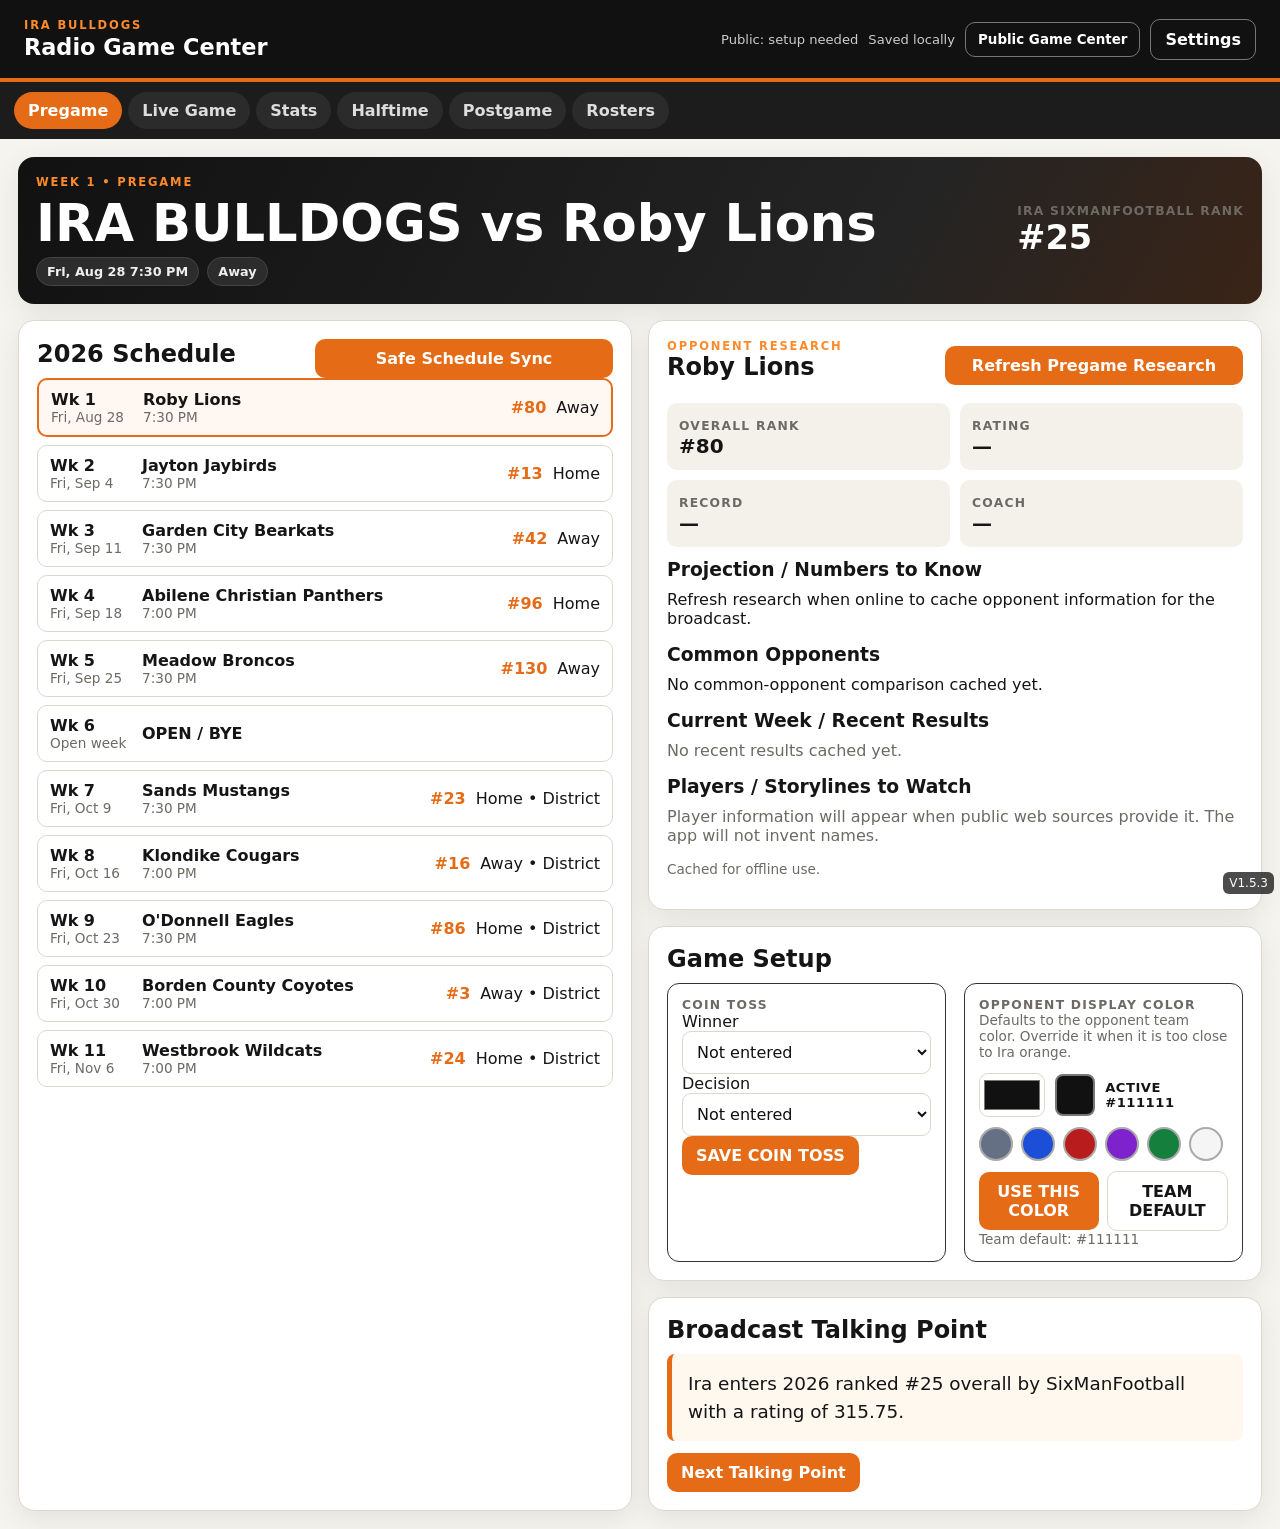
==== commit 538aa2fc: "Add files via upload V1.5.3 Game Day Reliability" ====
--- a/index.html
+++ b/index.html
@@ -6,10 +6,10 @@
   <meta name="theme-color" content="#111111" />
   <title>Ira Bulldogs Radio Game Center</title>
   <link rel="manifest" href="manifest.json" />
-  <link rel="stylesheet" href="styles.css?v=1520" />
+  <link rel="stylesheet" href="styles.css?v=1530" />
 </head>
 <body>
-<div id="buildVersion" style="position:fixed;right:6px;bottom:6px;z-index:9999;font:12px/1.2 system-ui;background:#111;color:#fff;padding:4px 6px;border-radius:6px;opacity:.75">V1.5.2</div>
+<div id="buildVersion" style="position:fixed;right:6px;bottom:6px;z-index:9999;font:12px/1.2 system-ui;background:#111;color:#fff;padding:4px 6px;border-radius:6px;opacity:.75">V1.5.3</div>
   <header class="topbar">
     <div>
       <div class="eyebrow">IRA BULLDOGS</div>
@@ -109,6 +109,7 @@
 
   <dialog id="rosterDialog"><form method="dialog" class="dialog-card"><div class="dialog-heading"><div><div class="eyebrow">ROSTER</div><h2>Edit Player</h2></div><button value="cancel" class="icon-btn">×</button></div><div class="form-grid one-col"><label>Jersey number<input id="editRosterNum" inputmode="numeric"></label><label>Player name<input id="editRosterName"></label><label>Position<input id="editRosterPos"></label></div><div class="dialog-actions"><button value="cancel" class="ghost">Cancel</button><button type="button" id="saveRosterEdit">Save Player</button></div></form></dialog>
   <div id="toast" class="toast" role="status"></div>
-  <script src="app.js?v=1520"></script>
+  <script src="config.js"></script>
+  <script src="app.js?v=1530"></script>
 </body>
 </html>
--- a/styles.css
+++ b/styles.css
@@ -120,3 +120,15 @@
 .coin-toss-live{text-align:center;font-weight:800;margin:8px 0 0;color:#ddd}
 .setup-grid{display:grid;grid-template-columns:1fr 1fr;gap:18px}.setup-grid>div{border:1px solid #333;border-radius:12px;padding:14px}.color-control{display:flex;align-items:center;gap:10px;margin:8px 0}.color-control input{width:70px;height:44px;padding:2px}.color-swatch{width:42px;height:42px;border-radius:8px;border:2px solid #777}.color-presets{display:flex;gap:8px;flex-wrap:wrap;margin:10px 0}.color-presets button{width:34px;height:34px;border-radius:50%;background:var(--swatch)!important;border:2px solid #aaa!important;padding:0}.penalty-quick{display:flex;flex-wrap:wrap;gap:8px;margin:8px 0 14px}.penalty-quick button.selected{outline:3px solid var(--pos-accent)}.offsetting-details{margin-top:14px;padding:14px;border:2px dashed var(--pos-accent);border-radius:12px}.offsetting-details fieldset{border:1px solid #555;border-radius:10px;padding:10px}.offsetting-details legend{font-weight:900}.event-row strong{line-height:1.3}
 @media(max-width:760px){.setup-grid{grid-template-columns:1fr}}
+
+
+/* V1.5.3 GAME-DAY CLARITY */
+:root{--inactive-team:#707070;--neutral-action:#111111}
+.possession-accent .accent-control,.possession-accent .live-controls button,.possession-accent .quarter-button{background:var(--neutral-action)!important}
+.possession-accent .possession button:not(.active){background:var(--inactive-team)!important;border-color:#8a8a8a!important;color:#fff!important;opacity:.78!important}
+.possession-accent .possession button.active{background:var(--pos-accent)!important;border-color:var(--pos-accent)!important;color:var(--pos-contrast)!important;opacity:1!important}
+.quick-yards button.selected,.penalty-quick button.selected,.result-buttons button.selected,.big-choice-grid button.selected{outline:5px solid var(--pos-accent,#e66b16)!important;outline-offset:3px!important;box-shadow:0 0 0 2px #111!important;transform:translateY(-1px)}
+.clock-direct{border:2px solid #fff!important;background:#111!important;color:#fff!important;border-radius:12px;padding:6px 14px;cursor:pointer;min-width:110px}
+.score-diff{font-size:.9rem;font-weight:950;letter-spacing:.04em;margin-top:3px}.score-diff.tied{color:#ddd}.mercy{display:block;margin-top:4px;padding:4px 7px;border-radius:7px;font-size:.72rem}.mercy40{background:#f5b942;color:#111}.mercy45{background:#b91c1c;color:#fff}
+.halftime-kickoff{margin-top:12px;background:#111;border:2px solid #fff;border-radius:12px;padding:12px 14px;font-weight:950;font-size:1.1rem}
+.active-color-label{font-size:.82rem;letter-spacing:.04em}.coin-toss-live{background:#171717;border:1px solid #555;border-radius:8px;padding:7px 10px}
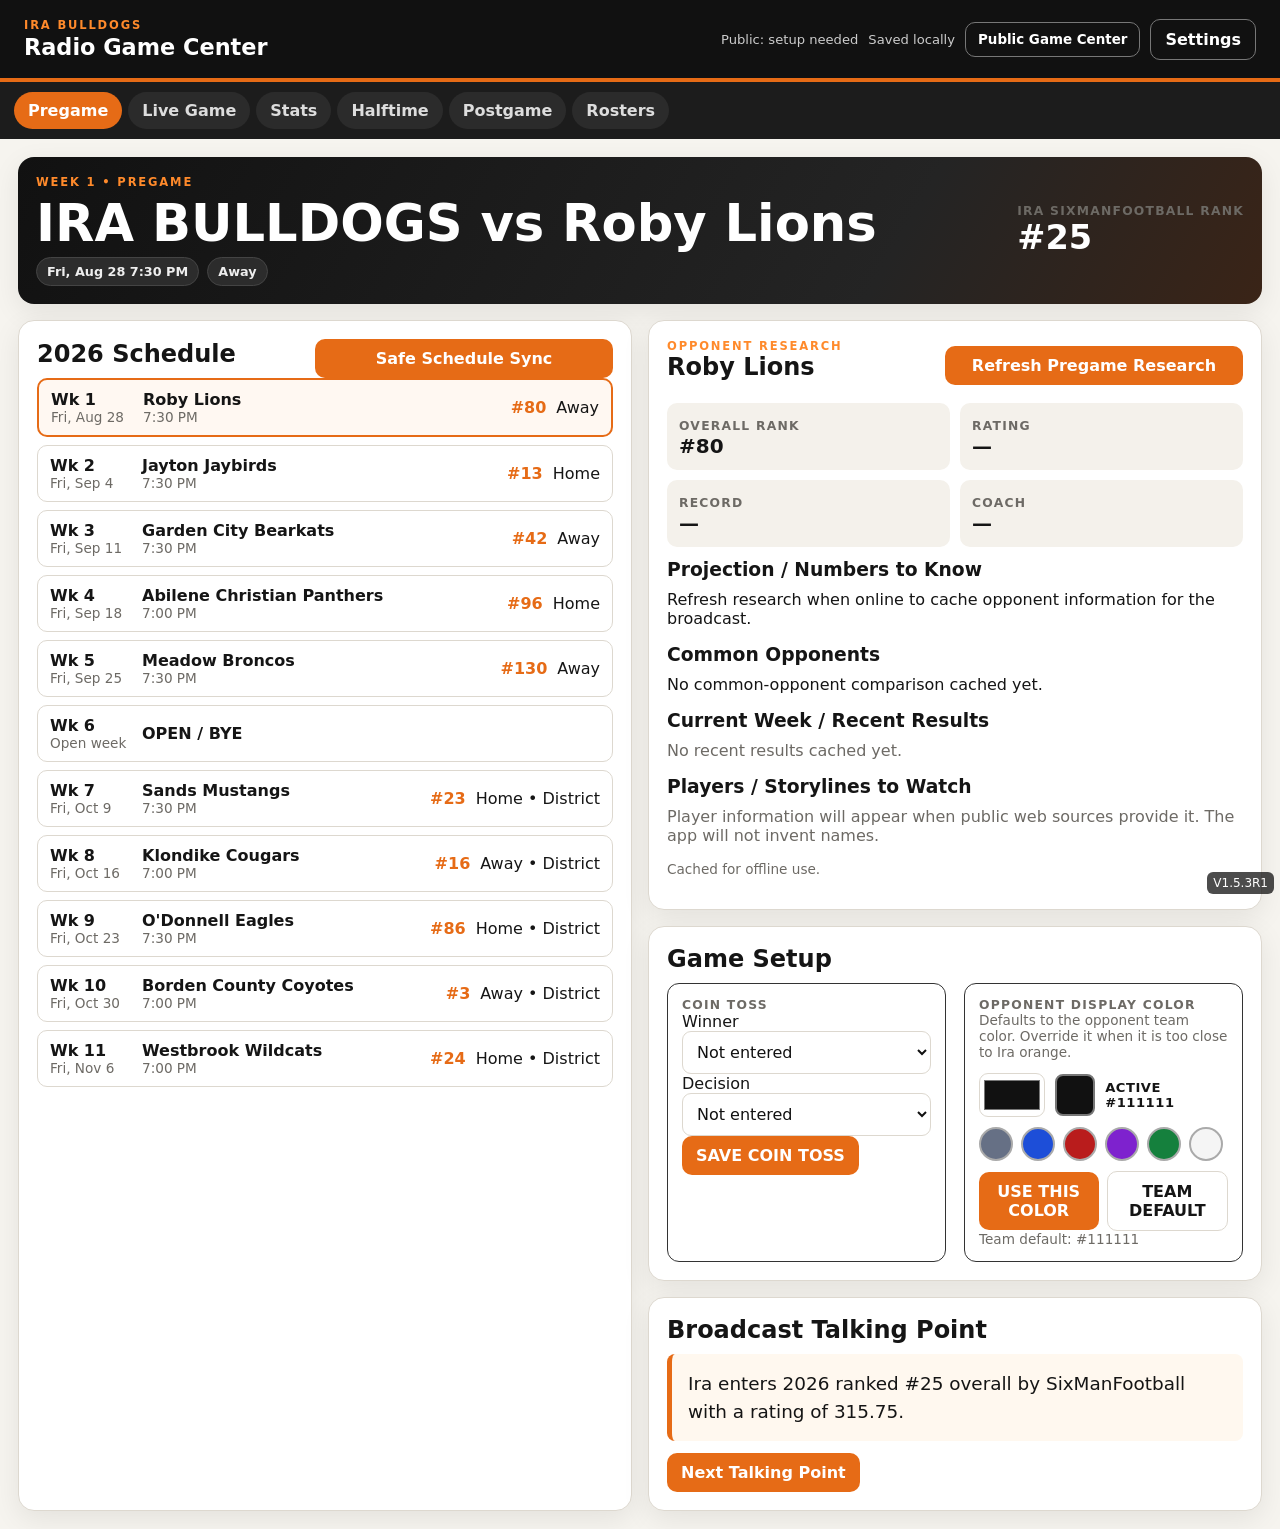
==== commit 3503bcae: "Add files via upload V1.5.3 R1 stabilized game day build." ====
--- a/index.html
+++ b/index.html
@@ -6,10 +6,10 @@
   <meta name="theme-color" content="#111111" />
   <title>Ira Bulldogs Radio Game Center</title>
   <link rel="manifest" href="manifest.json" />
-  <link rel="stylesheet" href="styles.css?v=1530" />
+  <link rel="stylesheet" href="styles.css?v=1531" />
 </head>
 <body>
-<div id="buildVersion" style="position:fixed;right:6px;bottom:6px;z-index:9999;font:12px/1.2 system-ui;background:#111;color:#fff;padding:4px 6px;border-radius:6px;opacity:.75">V1.5.3</div>
+<div id="buildVersion" style="position:fixed;right:6px;bottom:6px;z-index:9999;font:12px/1.2 system-ui;background:#111;color:#fff;padding:4px 6px;border-radius:6px;opacity:.75">V1.5.3R1</div>
   <header class="topbar">
     <div>
       <div class="eyebrow">IRA BULLDOGS</div>
@@ -110,6 +110,6 @@
   <dialog id="rosterDialog"><form method="dialog" class="dialog-card"><div class="dialog-heading"><div><div class="eyebrow">ROSTER</div><h2>Edit Player</h2></div><button value="cancel" class="icon-btn">×</button></div><div class="form-grid one-col"><label>Jersey number<input id="editRosterNum" inputmode="numeric"></label><label>Player name<input id="editRosterName"></label><label>Position<input id="editRosterPos"></label></div><div class="dialog-actions"><button value="cancel" class="ghost">Cancel</button><button type="button" id="saveRosterEdit">Save Player</button></div></form></dialog>
   <div id="toast" class="toast" role="status"></div>
   <script src="config.js"></script>
-  <script src="app.js?v=1530"></script>
+  <script src="app.js?v=1531"></script>
 </body>
 </html>
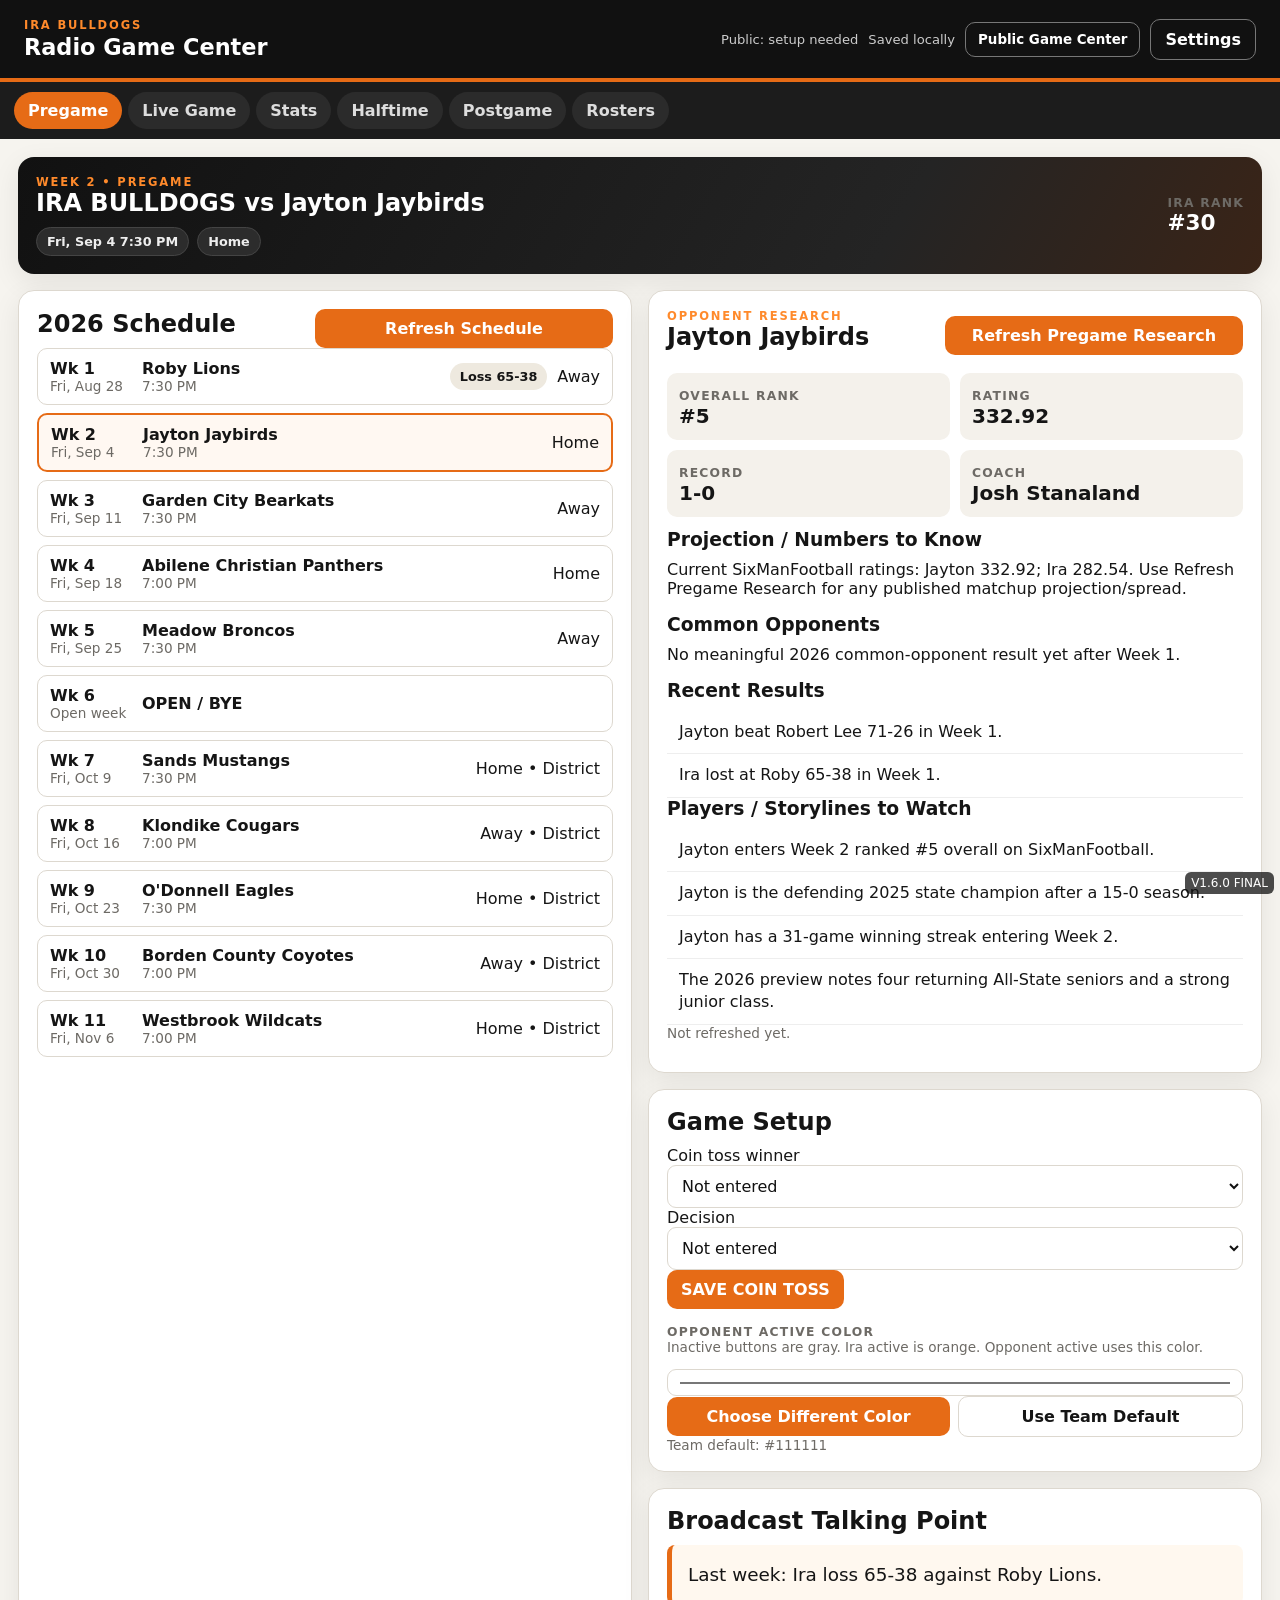
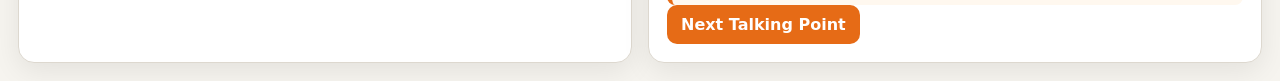
==== commit 3bc23939: "Add files via upload V1.6.0: Final game day stabilization" ====
--- a/index.html
+++ b/index.html
@@ -6,10 +6,10 @@
   <meta name="theme-color" content="#111111" />
   <title>Ira Bulldogs Radio Game Center</title>
   <link rel="manifest" href="manifest.json" />
-  <link rel="stylesheet" href="styles.css?v=1531" />
+  <link rel="stylesheet" href="styles.css?v=1600" />
 </head>
 <body>
-<div id="buildVersion" style="position:fixed;right:6px;bottom:6px;z-index:9999;font:12px/1.2 system-ui;background:#111;color:#fff;padding:4px 6px;border-radius:6px;opacity:.75">V1.5.3R1</div>
+<div id="buildVersion" style="position:fixed;right:6px;bottom:6px;z-index:9999;font:12px/1.2 system-ui;background:#111;color:#fff;padding:4px 6px;border-radius:6px;opacity:.75">V1.6.0 FINAL</div>
   <header class="topbar">
     <div>
       <div class="eyebrow">IRA BULLDOGS</div>
@@ -110,6 +110,6 @@
   <dialog id="rosterDialog"><form method="dialog" class="dialog-card"><div class="dialog-heading"><div><div class="eyebrow">ROSTER</div><h2>Edit Player</h2></div><button value="cancel" class="icon-btn">×</button></div><div class="form-grid one-col"><label>Jersey number<input id="editRosterNum" inputmode="numeric"></label><label>Player name<input id="editRosterName"></label><label>Position<input id="editRosterPos"></label></div><div class="dialog-actions"><button value="cancel" class="ghost">Cancel</button><button type="button" id="saveRosterEdit">Save Player</button></div></form></dialog>
   <div id="toast" class="toast" role="status"></div>
   <script src="config.js"></script>
-  <script src="app.js?v=1531"></script>
+  <script src="app.js?v=1600"></script>
 </body>
 </html>
--- a/styles.css
+++ b/styles.css
@@ -132,3 +132,17 @@
 .score-diff{font-size:.9rem;font-weight:950;letter-spacing:.04em;margin-top:3px}.score-diff.tied{color:#ddd}.mercy{display:block;margin-top:4px;padding:4px 7px;border-radius:7px;font-size:.72rem}.mercy40{background:#f5b942;color:#111}.mercy45{background:#b91c1c;color:#fff}
 .halftime-kickoff{margin-top:12px;background:#111;border:2px solid #fff;border-radius:12px;padding:12px 14px;font-weight:950;font-size:1.1rem}
 .active-color-label{font-size:.82rem;letter-spacing:.04em}.coin-toss-live{background:#171717;border:1px solid #555;border-radius:8px;padding:7px 10px}
+
+/* V1.6 FINAL: one team-accent rule everywhere. */
+.dialog-card { --team-accent:#111111; --team-accent-text:#ffffff; }
+.dialog-card .result-buttons button,
+.dialog-card .quick-yards button,
+.dialog-card .big-choice-grid button { background:#707070; color:#fff; border-color:#8a8a8a; }
+.dialog-card .result-buttons button.selected,
+.dialog-card .quick-yards button.selected,
+.dialog-card .big-choice-grid button.selected { background:var(--team-accent); color:var(--team-accent-text); border-color:var(--team-accent); box-shadow:0 0 0 3px rgba(0,0,0,.10); }
+.unedited-row td { border-top:2px solid #d8d8d8; background:#fafafa; }
+.current-situation { margin:10px 0; font-size:1.08rem; }
+details.card summary { cursor:pointer; }
+.offense-card.ira-offense .offense-banner { background:#e66b16; color:#111; }
+.offense-card.opp-offense .offense-banner { background:var(--opp-color,#111); color:#fff; }
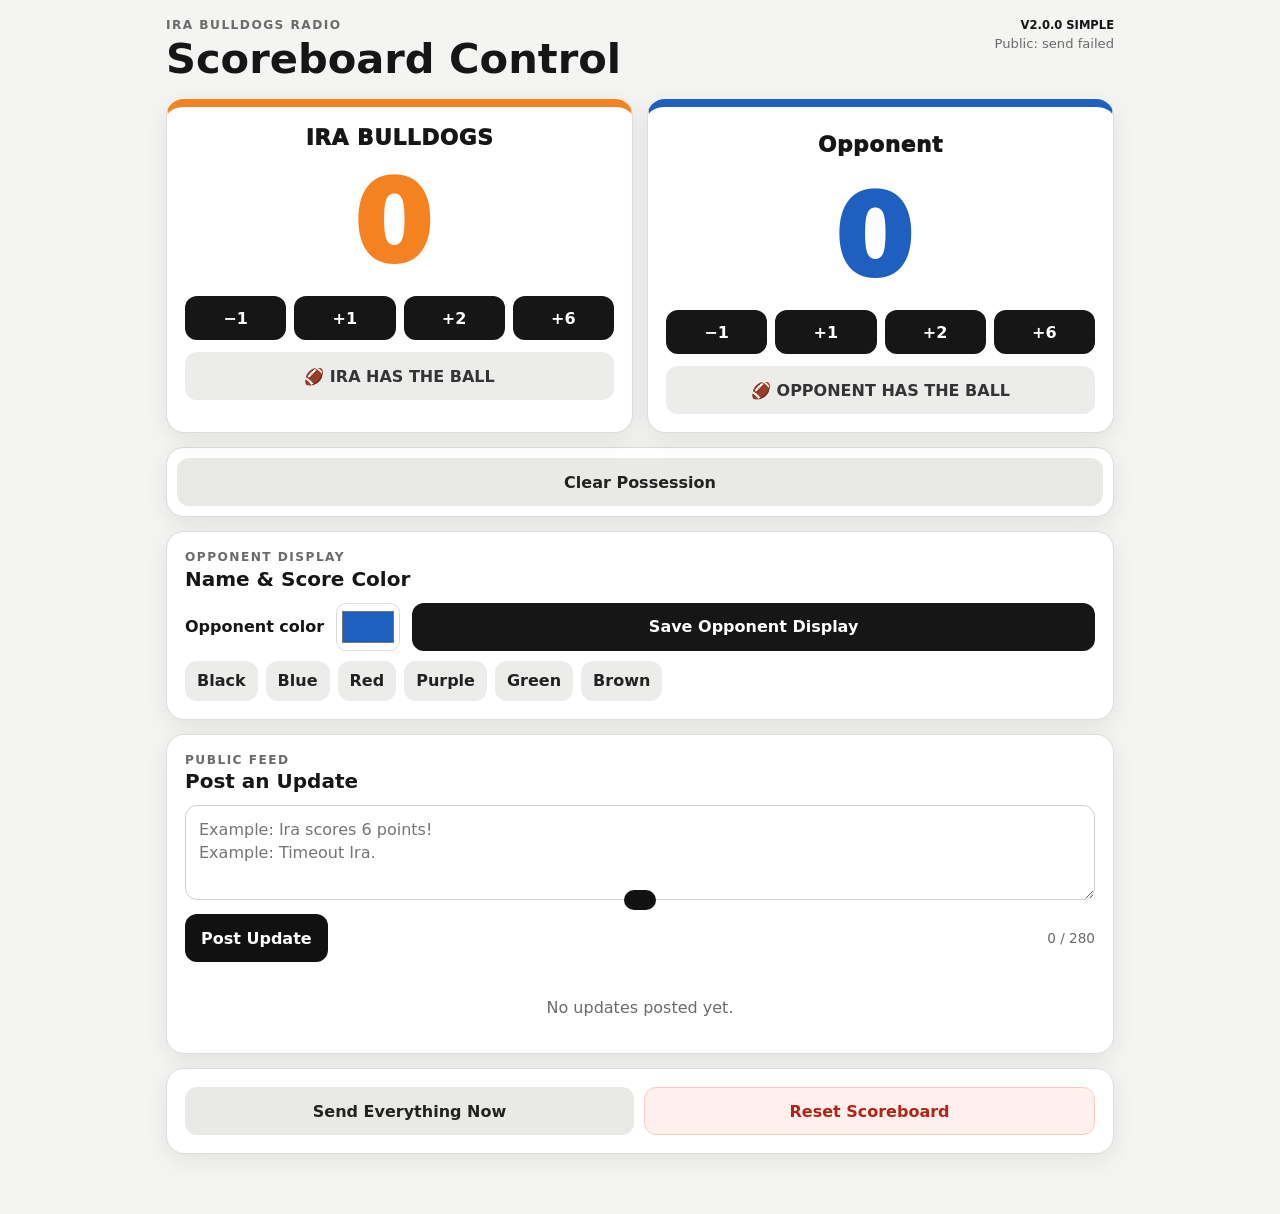
==== commit 4d0d0089: "Add files via upload" ====
--- a/index.html
+++ b/index.html
@@ -1,115 +1,123 @@
 <!doctype html>
 <html lang="en">
 <head>
-  <meta charset="utf-8" />
-  <meta name="viewport" content="width=device-width,initial-scale=1" />
-  <meta name="theme-color" content="#111111" />
-  <title>Ira Bulldogs Radio Game Center</title>
-  <link rel="manifest" href="manifest.json" />
-  <link rel="stylesheet" href="styles.css?v=1600" />
+  <meta charset="utf-8">
+  <meta name="viewport" content="width=device-width,initial-scale=1,viewport-fit=cover">
+  <meta name="theme-color" content="#111111">
+  <title>Ira Bulldogs Scoreboard Control</title>
+  <link rel="stylesheet" href="styles.css?v=2000">
 </head>
 <body>
-<div id="buildVersion" style="position:fixed;right:6px;bottom:6px;z-index:9999;font:12px/1.2 system-ui;background:#111;color:#fff;padding:4px 6px;border-radius:6px;opacity:.75">V1.6.0 FINAL</div>
-  <header class="topbar">
-    <div>
-      <div class="eyebrow">IRA BULLDOGS</div>
-      <h1>Radio Game Center</h1>
-    </div>
-    <div class="top-actions">
-      <span id="publicStatus" class="save-state">Public: setup needed</span>
-      <span id="saveState" class="save-state">Saved locally</span>
-      <a class="public-link" href="public.html" target="_blank">Public Game Center</a>
-      <button class="ghost" id="settingsBtn">Settings</button>
-    </div>
-  </header>
+  <main class="shell">
+    <header class="topbar">
+      <div>
+        <div class="eyebrow">IRA BULLDOGS RADIO</div>
+        <h1>Scoreboard Control</h1>
+      </div>
+      <div class="status-stack">
+        <span class="version">V2.0.0 SIMPLE</span>
+        <span id="publicStatus" class="sync-status">Public: checking…</span>
+      </div>
+    </header>
 
-  <nav class="tabs" aria-label="Game center sections">
-    <button data-view="pregame" class="active">Pregame</button>
-    <button data-view="live">Live Game</button>
-    <button data-view="stats">Stats</button>
-    <button data-view="halftime">Halftime</button>
-    <button data-view="postgame">Postgame</button>
-    <button data-view="roster">Rosters</button>
-  </nav>
+    <section class="scoreboard" aria-label="Scoreboard controls">
+      <article class="team-card ira-card" id="iraCard">
+        <div class="team-name">IRA BULLDOGS</div>
+        <input id="iraScore" class="score-input" type="number" min="0" step="1" inputmode="numeric" aria-label="Ira score">
+        <div class="score-buttons">
+          <button type="button" data-score="ira:-1">−1</button>
+          <button type="button" data-score="ira:1">+1</button>
+          <button type="button" data-score="ira:2">+2</button>
+          <button type="button" data-score="ira:6">+6</button>
+        </div>
+        <button id="iraPossession" class="possession-btn" type="button">🏈 IRA HAS THE BALL</button>
+      </article>
 
-  <main>
-    <section id="pregame" class="view active"></section>
-    <section id="live" class="view"></section>
-    <section id="stats" class="view"></section>
-    <section id="halftime" class="view"></section>
-    <section id="postgame" class="view"></section>
-    <section id="roster" class="view"></section>
+      <article class="team-card opponent-card" id="opponentCard">
+        <input id="opponentName" class="opponent-name" maxlength="40" aria-label="Opponent name" placeholder="Opponent">
+        <input id="opponentScore" class="score-input" type="number" min="0" step="1" inputmode="numeric" aria-label="Opponent score">
+        <div class="score-buttons">
+          <button type="button" data-score="opponent:-1">−1</button>
+          <button type="button" data-score="opponent:1">+1</button>
+          <button type="button" data-score="opponent:2">+2</button>
+          <button type="button" data-score="opponent:6">+6</button>
+        </div>
+        <button id="opponentPossession" class="possession-btn" type="button">🏈 OPPONENT HAS THE BALL</button>
+      </article>
+    </section>
+
+    <section class="card possession-clear">
+      <button id="clearPossession" type="button" class="secondary wide">Clear Possession</button>
+    </section>
+
+    <section class="card opponent-settings">
+      <div class="section-heading">
+        <div>
+          <div class="eyebrow">OPPONENT DISPLAY</div>
+          <h2>Name & Score Color</h2>
+        </div>
+      </div>
+      <div class="color-row">
+        <label for="opponentColor">Opponent color</label>
+        <input id="opponentColor" type="color" value="#1f5fbf" aria-label="Opponent score color">
+        <button id="applyOpponent" type="button">Save Opponent Display</button>
+      </div>
+      <div class="preset-row" aria-label="Opponent color presets">
+        <button type="button" class="color-preset" data-color="#000000">Black</button>
+        <button type="button" class="color-preset" data-color="#1f5fbf">Blue</button>
+        <button type="button" class="color-preset" data-color="#a4161a">Red</button>
+        <button type="button" class="color-preset" data-color="#6a1b9a">Purple</button>
+        <button type="button" class="color-preset" data-color="#1b5e20">Green</button>
+        <button type="button" class="color-preset" data-color="#7a4a21">Brown</button>
+      </div>
+    </section>
+
+    <section class="card updates-card">
+      <div class="section-heading">
+        <div>
+          <div class="eyebrow">PUBLIC FEED</div>
+          <h2>Post an Update</h2>
+        </div>
+      </div>
+      <textarea id="newUpdate" rows="3" maxlength="280" placeholder="Example: Ira scores 6 points!&#10;Example: Timeout Ira."></textarea>
+      <div class="composer-actions">
+        <button id="postUpdate" type="button" class="primary">Post Update</button>
+        <span id="charCount" class="muted">0 / 280</span>
+      </div>
+      <div id="updatesList" class="updates-list"></div>
+    </section>
+
+    <section class="card utility-card">
+      <button id="publishNow" type="button" class="secondary">Send Everything Now</button>
+      <button id="resetGame" type="button" class="danger-ghost">Reset Scoreboard</button>
+    </section>
   </main>
 
-  <dialog id="settingsDialog">
-    <form method="dialog" class="dialog-card">
-      <h2>Settings</h2>
-      <label>Google Apps Script sync URL
-        <input id="syncUrlInput" placeholder="https://script.google.com/macros/s/.../exec" />
-      </label>
-      <label>Public scoreboard publish key
-        <input id="publishKeyInput" placeholder="Publish key" />
-      </label>
-      <label>Listen Live URL (optional)
-        <input id="listenUrlInput" placeholder="https://…" />
-      </label>
-      <p class="muted">The same Apps Script URL handles opponent research, SixManFootball sync and the public scoreboard. Live stats still work offline; public updates resume when your device reconnects.</p><div class="danger-zone"><strong>Game-day reset</strong><p class="muted small">Clears only this week’s score, clock, plays, stats and notes. Rosters, schedule and settings stay.</p><button type="button" class="danger" id="resetTestBtn">Reset Test / Game Data</button></div>
+  <dialog id="editDialog">
+    <form method="dialog" id="editForm">
+      <h2>Edit Update</h2>
+      <textarea id="editUpdateText" rows="4" maxlength="280"></textarea>
       <div class="dialog-actions">
-        <button value="cancel" class="ghost">Cancel</button>
-        <button value="default" id="saveSettingsBtn">Save</button>
+        <button value="cancel" class="secondary">Cancel</button>
+        <button id="saveEdit" value="default" class="primary">Save Changes</button>
       </div>
     </form>
   </dialog>
 
-  <dialog id="scoreDialog">
-    <form method="dialog" class="dialog-card score-dialog-card">
-      <div class="dialog-heading">
-        <div>
-          <div class="eyebrow">QUICK SCORE</div>
-          <h2 id="scoreDialogTitle">Ira Score</h2>
-        </div>
-        <button value="cancel" class="icon-btn" aria-label="Close">×</button>
-      </div>
-      <div class="quick-score-grid">
-        <button type="button" data-score-add="1">+1</button>
-        <button type="button" data-score-add="2">+2</button>
-        <button type="button" data-score-add="6">+6</button>
-      </div>
-      <div id="scoreClockMount"></div><div class="quick-score-corrections">
-        <button type="button" class="ghost" data-score-add="-1">−1</button>
-        <label>Exact score<input id="exactScoreInput" type="number" inputmode="numeric" min="0"></label>
-        <button type="button" id="setExactScoreBtn">Set Score</button>
-      </div>
-      <p class="muted small">Tap a quick button during the broadcast, or use exact score for corrections.</p>
-    </form>
-  </dialog>
-
-  <dialog id="playDialog">
-    <form method="dialog" class="dialog-card wide" id="playForm">
-      <div class="dialog-heading">
-        <div>
-          <div class="eyebrow" id="playDialogEyebrow">NEW PLAY</div>
-          <h2 id="playDialogTitle">Run</h2>
-        </div>
-        <button value="cancel" class="icon-btn" aria-label="Close">×</button>
-      </div>
-      <div class="sticky-play-actions"><button value="cancel" class="ghost">Cancel</button><button type="submit" value="default">Save Play</button></div>
-      <div id="playFormFields"></div>
+  <dialog id="confirmDialog">
+    <form method="dialog">
+      <h2 id="confirmTitle">Confirm</h2>
+      <p id="confirmText"></p>
       <div class="dialog-actions">
-        <button value="cancel" class="ghost">Cancel</button>
-        <button type="submit" value="default">Save Play</button>
+        <button value="cancel" class="secondary">Cancel</button>
+        <button id="confirmYes" value="default" class="danger">Delete</button>
       </div>
     </form>
   </dialog>
 
+  <div id="toast" class="toast" role="status" aria-live="polite"></div>
 
-  <dialog id="clockDialog"><form method="dialog" class="dialog-card"><div class="dialog-heading"><div><div class="eyebrow">GAME CLOCK</div><h2>Adjust Clock</h2></div><button value="cancel" class="icon-btn">×</button></div><div id="clockPickerMount"></div><div class="dialog-actions"><button value="cancel" class="ghost">Cancel</button><button type="button" id="saveClockBtn">Save Clock</button></div></form></dialog>
-
-  <dialog id="flowDialog"><div class="dialog-card wide"><button class="icon-btn flow-close" onclick="document.getElementById('flowDialog').close()">×</button><div id="flowMount"></div></div></dialog>
-
-  <dialog id="rosterDialog"><form method="dialog" class="dialog-card"><div class="dialog-heading"><div><div class="eyebrow">ROSTER</div><h2>Edit Player</h2></div><button value="cancel" class="icon-btn">×</button></div><div class="form-grid one-col"><label>Jersey number<input id="editRosterNum" inputmode="numeric"></label><label>Player name<input id="editRosterName"></label><label>Position<input id="editRosterPos"></label></div><div class="dialog-actions"><button value="cancel" class="ghost">Cancel</button><button type="button" id="saveRosterEdit">Save Player</button></div></form></dialog>
-  <div id="toast" class="toast" role="status"></div>
   <script src="config.js"></script>
-  <script src="app.js?v=1600"></script>
+  <script src="app.js?v=2000"></script>
 </body>
 </html>
--- a/styles.css
+++ b/styles.css
@@ -1,148 +1,44 @@
-:root{--bg:#f6f4ef;--panel:#fff;--ink:#151515;--muted:#6d6a65;--line:#ddd8cf;--orange:#e66b16;--orange2:#ff8a2b;--dark:#111;--green:#2f7d45;--red:#b53a31;--shadow:0 8px 28px rgba(0,0,0,.08)}
-*{box-sizing:border-box} body{margin:0;font-family:Inter,ui-sans-serif,system-ui,-apple-system,BlinkMacSystemFont,"Segoe UI",sans-serif;background:var(--bg);color:var(--ink)}
-button,input,select,textarea{font:inherit} button{cursor:pointer}.topbar{position:sticky;top:0;z-index:20;display:flex;justify-content:space-between;gap:20px;align-items:center;padding:18px 24px;background:#111;color:#fff;border-bottom:4px solid var(--orange)}
-.eyebrow{font-size:.72rem;letter-spacing:.16em;font-weight:800;color:var(--orange2)}h1,h2,h3,p{margin-top:0}.topbar h1{margin:2px 0 0;font-size:1.4rem}.top-actions{display:flex;align-items:center;gap:10px}.save-state{font-size:.82rem;color:#ccc}
-.tabs{display:flex;gap:6px;padding:10px 14px;background:#1c1c1c;overflow:auto;position:sticky;top:79px;z-index:19}.tabs button{border:0;border-radius:999px;padding:9px 14px;background:#2b2b2b;color:#ddd;font-weight:700;white-space:nowrap}.tabs button.active{background:var(--orange);color:#fff}
-main{max-width:1450px;margin:0 auto;padding:18px}.view{display:none}.view.active{display:block}.grid{display:grid;gap:16px}.grid.two{grid-template-columns:repeat(2,minmax(0,1fr))}.grid.three{grid-template-columns:repeat(3,minmax(0,1fr))}.grid.live-layout{grid-template-columns:minmax(0,1.15fr) minmax(340px,.85fr)}
-.card{background:var(--panel);border:1px solid var(--line);border-radius:16px;padding:18px;box-shadow:var(--shadow)}.card h2,.card h3{margin-bottom:10px}.muted{color:var(--muted)}.small{font-size:.85rem}.kicker{font-size:.77rem;text-transform:uppercase;letter-spacing:.1em;font-weight:800;color:var(--muted)}
-.hero{background:linear-gradient(120deg,#111 0%,#242424 70%,#3a2417 100%);color:#fff;border:none}.hero-row{display:flex;justify-content:space-between;gap:20px;align-items:center}.matchup h2{font-size:clamp(1.7rem,4vw,3.2rem);margin:4px 0}.matchup-meta{display:flex;flex-wrap:wrap;gap:8px}.pill{display:inline-flex;align-items:center;padding:6px 10px;border-radius:999px;background:#eee9df;font-size:.8rem;font-weight:750}.hero .pill{background:#2c2c2c;color:#eee;border:1px solid #444}.scoreboard{display:grid;grid-template-columns:1fr auto 1fr;gap:12px;align-items:center;text-align:center}.team-score{font-size:clamp(2.7rem,8vw,5.2rem);font-weight:900;line-height:1}.team-name{font-weight:900;font-size:1.05rem}.score-dash{font-size:2rem;color:#999}
-button{border:0;border-radius:10px;background:var(--orange);color:white;font-weight:800;padding:10px 14px}button:hover{filter:brightness(.97)}button.ghost{background:transparent;border:1px solid #777;color:inherit}.card button.ghost{border-color:var(--line);color:var(--ink)}button.danger{background:var(--red)}button.dark{background:#222}.icon-btn{background:transparent;color:inherit;font-size:1.7rem;padding:4px 8px}
-.schedule-list{display:grid;gap:8px}.schedule-row{display:grid;grid-template-columns:82px 1fr auto auto;gap:10px;align-items:center;padding:10px 12px;border:1px solid var(--line);border-radius:10px}.schedule-row.current{border:2px solid var(--orange);background:#fff8f2}.rank{font-weight:800;color:var(--orange)}
-.talking-point{font-size:1.15rem;line-height:1.5;padding:16px;background:#fff8ef;border-left:5px solid var(--orange);border-radius:8px}.talking-controls{display:flex;gap:8px;margin-top:12px;flex-wrap:wrap}
-.stat-strip{display:grid;grid-template-columns:repeat(6,1fr);gap:10px}.stat-box{text-align:center;padding:12px;background:#f4f1eb;border-radius:10px}.stat-box strong{display:block;font-size:1.4rem}.live-controls{display:grid;grid-template-columns:repeat(4,1fr);gap:10px}.live-controls button{min-height:58px;font-size:1.05rem}.live-controls .run{background:#2b6f44}.live-controls .pass{background:#2866a6}.live-controls .score{background:#ad5e09}.live-controls .penalty{background:#7a5b29}
-.possession{display:flex;gap:8px;margin-bottom:12px}.possession button{flex:1;background:#eee9df;color:#222}.possession button.active{background:#111;color:#fff}.game-meta{display:grid;grid-template-columns:repeat(5,1fr);gap:8px;margin-bottom:12px}.game-meta label,.form-grid label{display:grid;gap:4px;font-size:.8rem;font-weight:700;color:var(--muted)}input,select,textarea{width:100%;padding:10px;border:1px solid var(--line);border-radius:9px;background:#fff;color:#111}textarea{min-height:90px;resize:vertical}
-.table-wrap{overflow:auto}table{width:100%;border-collapse:collapse;font-size:.9rem}th,td{padding:8px 9px;text-align:left;border-bottom:1px solid #eee}th{font-size:.75rem;text-transform:uppercase;letter-spacing:.06em;color:var(--muted)}td.num,th.num{text-align:right}.play-log{max-height:440px;overflow:auto}.play-row{display:grid;grid-template-columns:68px 1fr auto;gap:8px;padding:9px 0;border-bottom:1px solid #eee}.play-row .seq{font-weight:800;color:var(--muted)}
-.summary-grid{display:grid;grid-template-columns:repeat(2,1fr);gap:10px}.summary-item{padding:12px;border-radius:10px;background:#f4f1eb}.summary-item strong{display:block;font-size:1.25rem}.broadcast-note{padding:10px 12px;border-bottom:1px solid #eee;line-height:1.4}.broadcast-note:first-child{background:#fff7ef;border-radius:8px}.form-grid{display:grid;grid-template-columns:repeat(3,1fr);gap:10px}.roster-list{display:grid;gap:6px}.roster-row{display:grid;grid-template-columns:55px 1fr auto;align-items:center;gap:8px;border-bottom:1px solid #eee;padding:8px 0}.jersey{font-size:1.15rem;font-weight:900;color:var(--orange)}
-#settingsDialog,#playDialog{border:0;border-radius:16px;padding:0;box-shadow:0 30px 90px rgba(0,0,0,.3);width:min(680px,94vw)}#playDialog{width:min(760px,96vw)}dialog::backdrop{background:rgba(0,0,0,.58)}.dialog-card{padding:22px;display:grid;gap:14px}.dialog-card.wide{min-width:0}.dialog-heading{display:flex;justify-content:space-between}.dialog-actions{display:flex;justify-content:flex-end;gap:8px}.dialog-card label{display:grid;gap:6px;font-weight:700}.inline{display:flex;gap:8px;align-items:center}.inline>*{flex:1}.hidden{display:none!important}.toast{position:fixed;right:18px;bottom:18px;background:#111;color:#fff;border-left:4px solid var(--orange);padding:12px 15px;border-radius:10px;opacity:0;pointer-events:none;transform:translateY(10px);transition:.2s;z-index:99}.toast.show{opacity:1;transform:none}
-@media(max-width:900px){.grid.two,.grid.three,.grid.live-layout{grid-template-columns:1fr}.stat-strip{grid-template-columns:repeat(3,1fr)}.schedule-row{grid-template-columns:72px 1fr auto}.schedule-row .location{display:none}.live-controls{grid-template-columns:repeat(2,1fr)}.game-meta{grid-template-columns:repeat(2,1fr)}.form-grid{grid-template-columns:1fr 1fr}.tabs{top:78px}.hero-row{display:block}.hero-row>*+*{margin-top:16px}}
-@media(max-width:560px){.topbar{padding:12px 14px}.topbar h1{font-size:1.1rem}.save-state{display:none}.tabs{top:66px}.stat-strip{grid-template-columns:repeat(2,1fr)}.form-grid{grid-template-columns:1fr}.scoreboard{gap:5px}.schedule-row{grid-template-columns:65px 1fr}.schedule-row>:nth-child(n+3){display:none}main{padding:12px}}
-.public-link{display:inline-block;text-decoration:none;border:1px solid #777;border-radius:10px;padding:9px 12px;color:#fff;font-weight:800;font-size:.84rem;white-space:nowrap}
-@media(max-width:700px){.top-actions .public-link{display:none}#publicStatus{display:none}}
-
-.quick-yards{display:grid;grid-template-columns:repeat(6,1fr);gap:7px;margin:8px 0 14px}.quick-yards button{background:#222;min-height:48px;font-size:1rem}.defense-box{border:1px solid var(--line);background:#faf8f4;border-radius:12px;padding:12px;margin-top:10px}.tackler-picks{display:flex;flex-wrap:wrap;gap:7px;margin-top:8px}.check-pill{display:inline-flex!important;align-items:center;gap:6px!important;border:1px solid var(--line);border-radius:999px;padding:8px 10px;background:#fff;color:var(--ink)!important;font-size:.82rem!important}.check-pill input{width:auto;margin:0}@media(max-width:560px){.quick-yards{grid-template-columns:repeat(3,1fr)}.quick-yards button{min-height:54px}.dialog-card{padding:15px}.dialog-actions button{min-height:48px;flex:1}}
-
-/* V1.3 broadcaster speed controls */
-.score-team{background:transparent;border:0;color:inherit;width:100%;padding:6px;border-radius:12px}
-.score-team:hover,.score-team:focus{background:rgba(255,255,255,.08);outline:2px solid rgba(255,138,43,.55)}
-.score-team .team-score{pointer-events:none}
-.score-tap-hint{font-size:.68rem;color:#bbb;font-weight:700;margin-top:5px;text-transform:uppercase;letter-spacing:.08em}
-.margin-bar{margin-top:14px;display:flex;justify-content:center;align-items:center;gap:10px;flex-wrap:wrap}
-.margin-pill{display:inline-flex;align-items:center;padding:8px 12px;border-radius:999px;background:#2c2c2c;border:1px solid #555;color:#fff;font-weight:900}
-.margin-pill.warning{background:#6d4a0b;border-color:#d79625}
-.margin-pill.mercy{background:#7e241e;border-color:#e0645c}
-.cloud-load-row{display:flex;gap:8px;align-items:center;flex-wrap:wrap;margin:0 0 12px}
-.cloud-load-row button{min-height:46px}
-.cloud-load-status{font-size:.82rem;color:var(--muted)}
-#scoreDialog{border:0;border-radius:16px;padding:0;box-shadow:0 30px 90px rgba(0,0,0,.3);width:min(480px,94vw)}
-.quick-score-grid{display:grid;grid-template-columns:repeat(3,1fr);gap:10px}
-.quick-score-grid button{min-height:72px;font-size:1.5rem}
-.quick-score-corrections{display:grid;grid-template-columns:auto 1fr auto;gap:8px;align-items:end}
-.quick-score-corrections label{margin:0}
-@media(max-width:560px){.quick-score-grid button{min-height:64px}.quick-score-corrections{grid-template-columns:1fr 1fr}.quick-score-corrections label{grid-column:1/-1}.cloud-load-row button{width:100%}}
-
-/* V1.4 PHONE-FIRST */
-input,select,textarea{font-size:16px}
-.offense-card{border:4px solid transparent}.offense-card.ira-offense{border-color:#e66b16;background:#fff7ef}.offense-card.opp-offense{border-color:var(--opp-color,#667085);background:#f5f6f7}.offense-banner{padding:10px 12px;border-radius:10px;margin-bottom:10px;color:#fff;font-weight:950;text-align:center;letter-spacing:.06em}.ira-offense .offense-banner{background:#e66b16}.opp-offense .offense-banner{background:var(--opp-color,#667085)}
-.result-buttons{display:grid;grid-template-columns:repeat(2,1fr);gap:8px;margin:8px 0 14px}.result-buttons button{min-height:54px;background:#333}.result-buttons button.selected{outline:4px solid #ffb27a;background:#e66b16}.sticky-play-actions{position:sticky;top:0;z-index:5;background:#fff;padding:8px 0;display:flex;gap:8px;border-bottom:1px solid var(--line)}.sticky-play-actions button{flex:1;min-height:52px}.dialog-actions{position:sticky;bottom:0;background:#fff;padding-top:10px}.post-read{background:#fff;color:#111!important;border:1px solid var(--line);padding:14px;border-radius:10px;line-height:1.55;white-space:pre-wrap}.team-toggle{display:flex;gap:8px;margin-bottom:12px}.team-toggle button{flex:1}.team-toggle button.active{background:#111}.player-actions{display:flex;gap:6px}.roster-row{grid-template-columns:55px 1fr auto}.player-actions button{padding:8px 10px}
-@media(max-width:560px){#playDialog{width:100vw;max-width:none;height:100dvh;max-height:100dvh;margin:0;border-radius:0}.dialog-card.wide{height:100%;overflow:auto;padding:10px 12px 18px}.result-buttons button{min-height:60px;font-size:1.05rem}.live-controls button{min-height:68px}.offense-banner{font-size:1.05rem}}
-/* V1.4.1 phone-first hotfix */
-input,select,textarea,button{font-size:16px}
-.v141-controls{grid-template-columns:repeat(3,minmax(0,1fr))}.v141-controls button{min-height:62px}.v141-meta{grid-template-columns:repeat(6,minmax(0,1fr))}.field-button{width:100%;background:#fff;color:#111;border:1px solid var(--line);padding:10px}.two-col{grid-template-columns:repeat(2,minmax(0,1fr))!important}.one-col{grid-template-columns:1fr!important}.field-label{font-weight:800;margin:8px 0}.yard-section,.special-result{margin-top:14px;padding:12px;border:1px solid var(--line);border-radius:12px;background:#faf9f6}.quick-yards{display:grid;grid-template-columns:repeat(4,minmax(0,1fr));gap:8px;margin:8px 0}.quick-yards button{min-height:50px}.result-buttons{display:flex;flex-wrap:wrap;gap:8px;margin:8px 0}.result-buttons button.selected,.big-choice-grid button.selected{outline:4px solid #111;outline-offset:2px}.pass-results button{flex:1 1 30%;min-height:54px}.tackler-picks{display:flex;gap:8px;flex-wrap:wrap;margin:8px 0}.check-pill{display:flex!important;grid-template-columns:auto 1fr!important;align-items:center;gap:7px;border:1px solid var(--line);border-radius:999px;padding:9px 11px;background:#fff;color:#111!important}.check-pill input{width:auto}.clock-picker{display:grid;grid-template-columns:1fr 1fr;gap:12px;margin:10px 0}.clock-picker select{font-size:24px;text-align:center;min-height:54px}.big-choice-grid{display:grid;grid-template-columns:repeat(2,1fr);gap:12px}.big-choice-grid button{min-height:72px;font-size:1.05rem}.full-primary{width:100%;min-height:58px;margin-top:14px}.flow-close{float:right}.stats-stack{display:grid;gap:16px;margin-top:16px}.stats-card,.stats-wide{width:100%}.danger-zone{border-top:1px solid var(--line);margin-top:14px;padding-top:14px}.research-summary{margin:12px 0}.player-actions{display:flex;gap:6px}
-@media(max-width:800px){main{padding:10px}.topbar{padding:12px 14px}.top-actions .public-link,.top-actions .save-state{display:none}.tabs{top:65px}.grid.two,.grid.live-layout{grid-template-columns:1fr}.v141-meta{grid-template-columns:repeat(3,1fr)}.v141-controls{grid-template-columns:repeat(2,1fr)}.stat-strip{grid-template-columns:repeat(3,1fr)}.form-grid,.two-col{grid-template-columns:1fr!important}.schedule-row{grid-template-columns:64px 1fr auto}.schedule-row>div:last-child{grid-column:2/-1}.quick-yards{grid-template-columns:repeat(4,1fr)}.pass-results button{flex-basis:45%}.dialog-card{max-height:92vh;overflow:auto}.sticky-play-actions{position:sticky;top:0;background:#fff;z-index:4;padding:8px 0}.roster-row{grid-template-columns:50px 1fr}.player-actions{grid-column:2;justify-content:flex-start}}
-
-/* V1.4.1c CRITICAL PHONE MODAL WIDTH HOTFIX */
-#flowDialog,#clockDialog,#rosterDialog,#scoreDialog,#settingsDialog{
-  box-sizing:border-box;
-  width:min(760px,calc(100vw - 20px));
-  max-width:calc(100vw - 20px);
-  margin:auto;
-  padding:0;
-  border:0;
-  border-radius:18px;
-  overflow:hidden;
+:root{
+  --bg:#f4f4f2;
+  --card:#ffffff;
+  --text:#161616;
+  --muted:#6b6b6b;
+  --line:#ddddda;
+  --ira:#f58220;
+  --ira-dark:#b94f00;
+  --opp:#1f5fbf;
+  --danger:#b42318;
+  --shadow:0 6px 24px rgba(0,0,0,.08);
 }
-#flowDialog .dialog-card,#clockDialog .dialog-card,#rosterDialog .dialog-card,#scoreDialog .dialog-card,#settingsDialog .dialog-card{
-  width:100%;
-  max-width:none;
-  min-width:0;
-}
-#flowMount{width:100%;min-width:0;overflow-wrap:anywhere}
-#flowMount .big-choice-grid{width:100%;grid-template-columns:repeat(2,minmax(0,1fr));gap:12px}
-#flowMount .big-choice-grid button{width:100%;min-width:0;min-height:76px;padding:14px 10px;white-space:normal;line-height:1.15}
-@media(max-width:560px){
-  #flowDialog,#clockDialog,#rosterDialog,#scoreDialog,#settingsDialog{
-    width:calc(100vw - 16px)!important;
-    max-width:calc(100vw - 16px)!important;
-    max-height:calc(100dvh - 16px)!important;
-    height:auto!important;
-    margin:auto!important;
-    border-radius:16px!important;
-  }
-  #flowDialog .dialog-card,#clockDialog .dialog-card,#rosterDialog .dialog-card,#scoreDialog .dialog-card,#settingsDialog .dialog-card{
-    width:100%!important;
-    height:auto!important;
-    max-height:calc(100dvh - 16px)!important;
-    overflow-y:auto!important;
-    overflow-x:hidden!important;
-    padding:16px!important;
-  }
-  #flowMount .big-choice-grid,#flowMount .big-choice-grid.two{
-    grid-template-columns:1fr 1fr!important;
-    gap:10px!important;
-  }
-  #flowMount .big-choice-grid button{
-    min-height:82px!important;
-    font-size:16px!important;
-    padding:14px 8px!important;
-  }
-}
-@media(max-width:360px){
-  #flowMount .big-choice-grid,#flowMount .big-choice-grid.two{grid-template-columns:1fr!important}
-}
-
-/* V1.5 DESKTOP RADIO CONSOLE */
-.desktop-console{display:grid;grid-template-columns:minmax(0,1.35fr) minmax(360px,.65fr);gap:14px;align-items:start}.console-score{grid-column:1/-1;padding:16px 24px}.console-score .scoreboard{grid-template-columns:1fr 190px 1fr}.console-score .team-score{font-size:clamp(4rem,7vw,7rem)}.score-center{text-align:center;display:grid;justify-items:center;gap:4px}.console-clock{font-size:2.4rem;font-weight:950}.console-quarter{font-weight:900;color:#ddd}button.compact{padding:7px 10px;min-height:auto;font-size:.82rem}.console-situation{grid-column:1}.console-notes{grid-column:2;grid-row:2/span 2;position:sticky;top:128px}.console-plays{grid-column:1}.console-mini-stats{grid-column:1/-1}.desktop-meta{grid-template-columns:repeat(5,minmax(0,1fr))}.situation-readout{display:flex;justify-content:space-between;background:#111;color:#fff;border-radius:12px;padding:11px 15px;margin:8px 0 12px}.situation-readout strong{font-size:1.45rem}.desktop-actions{grid-template-columns:repeat(4,minmax(0,1fr))}.desktop-actions button{min-height:64px}.desktop-actions button small{display:block;font-size:.68rem;opacity:.8}.radio-notes-area{min-height:250px;font-size:17px;line-height:1.45}.public-update-box{border-top:1px solid var(--line);padding-top:14px;margin-top:4px}.public-update-box textarea{min-height:105px}.console-heading h2,.console-heading h3{margin-bottom:0}.desktop-stat-strip{grid-template-columns:repeat(6,1fr)}
-@media(max-width:1000px){.desktop-console{grid-template-columns:1fr}.console-score,.console-situation,.console-notes,.console-plays,.console-mini-stats{grid-column:1;grid-row:auto}.console-notes{position:static}.console-score .scoreboard{grid-template-columns:1fr 120px 1fr}.desktop-meta{grid-template-columns:repeat(3,1fr)}.desktop-actions{grid-template-columns:repeat(2,1fr)}.desktop-stat-strip{grid-template-columns:repeat(3,1fr)}}
-
-
-/* V1.5.1 BROADCAST WORKFLOW */
-.clock-edit-btn{background:#fff!important;color:#111!important;border:2px solid #fff!important;font-weight:950;min-height:40px;padding:8px 14px;border-radius:10px}.quarter-button{background:#111!important;color:#fff!important;border:2px solid #fff!important;border-radius:10px;padding:7px 14px;font-size:1.15rem;cursor:pointer}.pending-action{display:block;width:min(520px,100%);margin:12px auto 0;background:#fff!important;color:#111!important;border:4px solid #e66b16!important;font-size:1.15rem;font-weight:950;min-height:58px}.strong-possession button{min-height:62px;font-weight:950;opacity:.42;filter:saturate(.45)}.strong-possession .ira-pos{background:#111!important;color:#fff!important;border:4px solid #e66b16!important}.strong-possession .opp-pos{background:var(--opp-color,#555)!important;color:#fff!important;border:4px solid #111!important}.strong-possession button.active{opacity:1;filter:none;transform:scale(1.02);outline:5px solid #fff;box-shadow:0 0 0 8px #111}.four-controls{grid-template-columns:repeat(4,minmax(0,1fr))}.clean-actions button{background:#111!important;color:#fff!important;border:3px solid #e66b16!important}.clean-actions button:hover,.clean-actions button:focus{outline:4px solid #fff;box-shadow:0 0 0 7px #111}.note-actions,.public-send-row{display:flex;gap:10px;align-items:center;margin:10px 0}.note-actions button,#sendPublicUpdate{background:#111!important;color:#fff!important;border:3px solid #e66b16!important;font-weight:950}.team-choice-row{display:grid;grid-template-columns:1fr 1fr;gap:10px;margin:12px 0}.team-choice{min-height:62px;font-weight:950;opacity:.48}.team-choice.ira-choice{background:#111!important;color:#fff!important;border:4px solid #e66b16!important}.team-choice.opp-choice{background:var(--opp-color,#555)!important;color:#fff!important;border:4px solid #111!important}.team-choice.selected{opacity:1;outline:5px solid #fff;box-shadow:0 0 0 8px #111}.catchup-field{border:1px solid var(--line);border-radius:12px;padding:12px;margin-top:10px}.event-log{display:grid;gap:8px;margin-top:12px}.event-row{display:grid;grid-template-columns:92px 1fr auto;gap:10px;align-items:center;padding:10px;border:1px solid var(--line);border-radius:10px;background:#fff}.event-time{font-weight:950;font-variant-numeric:tabular-nums}.optional-play-details{margin-top:14px;border-top:1px solid var(--line);padding-top:12px}.optional-play-details summary{cursor:pointer;font-weight:900}.public-update-box textarea{background:#fff}.result-buttons button.selected,.quick-yards button.selected{outline:5px solid #111!important;outline-offset:2px}.desktop-meta select{font-weight:900}.console-quarter{color:#fff!important}
-@media(max-width:1000px){.four-controls{grid-template-columns:repeat(2,1fr)}.event-row{grid-template-columns:80px 1fr}.event-row button,.event-row>span:last-child{grid-column:2}.team-choice-row{grid-template-columns:1fr 1fr}}
-
-/* V1.5.2 POSSESSION CLARITY */
-:root{--pos-accent:#e66b16;--pos-contrast:#111}
-.possession-accent .accent-frame{border:3px solid var(--pos-accent)!important;box-shadow:0 0 0 2px color-mix(in srgb,var(--pos-accent) 24%,transparent),0 0 24px color-mix(in srgb,var(--pos-accent) 18%,transparent)}
-.possession-accent .accent-control,.possession-accent .live-controls button,.possession-accent .clock-edit-btn,.possession-accent .quarter-button{border:3px solid var(--pos-accent)!important;color:#fff!important;background:#101010!important;box-shadow:inset 0 0 0 1px color-mix(in srgb,var(--pos-accent) 35%,transparent)}
-.possession-accent .accent-control:hover,.possession-accent .live-controls button:hover{box-shadow:0 0 0 2px var(--pos-accent)}
-.possession-accent .possession button.active,.possession-accent .offense-banner,.possession-accent .pending-action{background:var(--pos-accent)!important;color:var(--pos-contrast)!important;border-color:var(--pos-accent)!important;font-weight:950}
-.possession-accent select,.possession-accent input,.possession-accent textarea{border:2px solid color-mix(in srgb,var(--pos-accent) 70%,#555)!important}
-.current-situation-line{font-size:1.18rem;font-weight:900;border:2px solid var(--pos-accent);padding:10px 12px;border-radius:10px;margin:12px 0;background:#111}
-.coin-toss-live{text-align:center;font-weight:800;margin:8px 0 0;color:#ddd}
-.setup-grid{display:grid;grid-template-columns:1fr 1fr;gap:18px}.setup-grid>div{border:1px solid #333;border-radius:12px;padding:14px}.color-control{display:flex;align-items:center;gap:10px;margin:8px 0}.color-control input{width:70px;height:44px;padding:2px}.color-swatch{width:42px;height:42px;border-radius:8px;border:2px solid #777}.color-presets{display:flex;gap:8px;flex-wrap:wrap;margin:10px 0}.color-presets button{width:34px;height:34px;border-radius:50%;background:var(--swatch)!important;border:2px solid #aaa!important;padding:0}.penalty-quick{display:flex;flex-wrap:wrap;gap:8px;margin:8px 0 14px}.penalty-quick button.selected{outline:3px solid var(--pos-accent)}.offsetting-details{margin-top:14px;padding:14px;border:2px dashed var(--pos-accent);border-radius:12px}.offsetting-details fieldset{border:1px solid #555;border-radius:10px;padding:10px}.offsetting-details legend{font-weight:900}.event-row strong{line-height:1.3}
-@media(max-width:760px){.setup-grid{grid-template-columns:1fr}}
-
-
-/* V1.5.3 GAME-DAY CLARITY */
-:root{--inactive-team:#707070;--neutral-action:#111111}
-.possession-accent .accent-control,.possession-accent .live-controls button,.possession-accent .quarter-button{background:var(--neutral-action)!important}
-.possession-accent .possession button:not(.active){background:var(--inactive-team)!important;border-color:#8a8a8a!important;color:#fff!important;opacity:.78!important}
-.possession-accent .possession button.active{background:var(--pos-accent)!important;border-color:var(--pos-accent)!important;color:var(--pos-contrast)!important;opacity:1!important}
-.quick-yards button.selected,.penalty-quick button.selected,.result-buttons button.selected,.big-choice-grid button.selected{outline:5px solid var(--pos-accent,#e66b16)!important;outline-offset:3px!important;box-shadow:0 0 0 2px #111!important;transform:translateY(-1px)}
-.clock-direct{border:2px solid #fff!important;background:#111!important;color:#fff!important;border-radius:12px;padding:6px 14px;cursor:pointer;min-width:110px}
-.score-diff{font-size:.9rem;font-weight:950;letter-spacing:.04em;margin-top:3px}.score-diff.tied{color:#ddd}.mercy{display:block;margin-top:4px;padding:4px 7px;border-radius:7px;font-size:.72rem}.mercy40{background:#f5b942;color:#111}.mercy45{background:#b91c1c;color:#fff}
-.halftime-kickoff{margin-top:12px;background:#111;border:2px solid #fff;border-radius:12px;padding:12px 14px;font-weight:950;font-size:1.1rem}
-.active-color-label{font-size:.82rem;letter-spacing:.04em}.coin-toss-live{background:#171717;border:1px solid #555;border-radius:8px;padding:7px 10px}
-
-/* V1.6 FINAL: one team-accent rule everywhere. */
-.dialog-card { --team-accent:#111111; --team-accent-text:#ffffff; }
-.dialog-card .result-buttons button,
-.dialog-card .quick-yards button,
-.dialog-card .big-choice-grid button { background:#707070; color:#fff; border-color:#8a8a8a; }
-.dialog-card .result-buttons button.selected,
-.dialog-card .quick-yards button.selected,
-.dialog-card .big-choice-grid button.selected { background:var(--team-accent); color:var(--team-accent-text); border-color:var(--team-accent); box-shadow:0 0 0 3px rgba(0,0,0,.10); }
-.unedited-row td { border-top:2px solid #d8d8d8; background:#fafafa; }
-.current-situation { margin:10px 0; font-size:1.08rem; }
-details.card summary { cursor:pointer; }
-.offense-card.ira-offense .offense-banner { background:#e66b16; color:#111; }
-.offense-card.opp-offense .offense-banner { background:var(--opp-color,#111); color:#fff; }
+*{box-sizing:border-box}
+html{background:var(--bg)}
+body{margin:0;font-family:system-ui,-apple-system,BlinkMacSystemFont,"Segoe UI",sans-serif;color:var(--text);background:var(--bg)}
+button,input,textarea{font:inherit}
+button{min-height:48px;border:0;border-radius:12px;padding:10px 16px;font-weight:800;cursor:pointer;background:#161616;color:#fff}
+button:active{transform:translateY(1px)}
+.shell{width:min(980px,100%);margin:0 auto;padding:18px 16px 60px}
+.topbar{display:flex;align-items:flex-start;justify-content:space-between;gap:16px;margin-bottom:16px}
+.eyebrow{font-size:.76rem;letter-spacing:.12em;font-weight:900;color:var(--muted)}
+h1,h2{margin:.15rem 0 0} h1{font-size:clamp(1.7rem,5vw,2.6rem)} h2{font-size:1.25rem}
+.status-stack{text-align:right;display:grid;gap:4px}.version{font-size:.72rem;font-weight:900}.sync-status{font-size:.82rem;color:var(--muted)}
+.scoreboard{display:grid;grid-template-columns:1fr 1fr;gap:14px}
+.team-card,.card{background:var(--card);border:1px solid var(--line);border-radius:18px;box-shadow:var(--shadow)}
+.team-card{padding:18px;text-align:center;overflow:hidden}.ira-card{border-top:8px solid var(--ira)}.opponent-card{border-top:8px solid var(--opp)}
+.team-name,.opponent-name{font-weight:950;letter-spacing:.03em;font-size:clamp(1rem,3vw,1.35rem)}
+.opponent-name{width:100%;text-align:center;border:1px solid transparent;border-radius:9px;padding:6px;background:transparent;color:var(--text)}.opponent-name:focus{border-color:var(--line);outline:none;background:#fafafa}
+.score-input{display:block;width:100%;border:0;background:transparent;text-align:center;font-weight:950;font-size:clamp(4rem,14vw,7rem);line-height:1;color:var(--ira);padding:8px 0}.opponent-card .score-input{color:var(--opp)}.score-input:focus{outline:2px solid #bbb;border-radius:12px}
+.score-buttons{display:grid;grid-template-columns:repeat(4,1fr);gap:8px}.score-buttons button{min-height:44px;padding:6px}
+.possession-btn{width:100%;margin-top:12px;background:#ececea;color:#343434;border:2px solid transparent}.possession-btn.active{background:#161616;color:#fff;border-color:#161616}
+.ira-card .possession-btn.active{background:var(--ira-dark);border-color:var(--ira-dark)}.opponent-card .possession-btn.active{background:var(--opp);border-color:var(--opp)}
+.card{padding:18px;margin-top:14px}.possession-clear{padding:10px}.wide{width:100%}
+.section-heading{display:flex;justify-content:space-between;gap:12px;align-items:center;margin-bottom:12px}
+.color-row{display:grid;grid-template-columns:auto 64px 1fr;align-items:center;gap:12px}.color-row label{font-weight:800}.color-row input[type=color]{width:64px;height:48px;padding:3px;border:1px solid var(--line);border-radius:10px;background:#fff}
+.preset-row{display:flex;flex-wrap:wrap;gap:8px;margin-top:10px}.color-preset{background:#ececea;color:#222;min-height:40px;padding:8px 12px}
+textarea{width:100%;resize:vertical;border:1px solid #cfcfcb;border-radius:12px;padding:13px;font-size:16px;line-height:1.4;background:#fff;color:#111}textarea:focus{outline:2px solid #999;outline-offset:1px}
+.composer-actions{display:flex;align-items:center;gap:12px;justify-content:space-between;margin-top:10px}.primary{background:#111}.secondary{background:#e9e9e6;color:#222}.danger{background:var(--danger)}.danger-ghost{background:#fff0ee;color:var(--danger);border:1px solid #ffc8c2}
+.updates-list{display:grid;gap:10px;margin-top:18px}.update-item{border:1px solid var(--line);border-radius:14px;padding:14px;background:#fafaf8}.update-meta{display:flex;justify-content:space-between;gap:10px;align-items:flex-start}.update-time{font-size:.78rem;color:var(--muted)}.update-text{white-space:pre-wrap;font-size:1.04rem;line-height:1.35;margin-top:5px}.update-actions{display:flex;gap:8px;margin-top:10px}.update-actions button{min-height:38px;padding:6px 12px}.edit-btn{background:#e9e9e6;color:#222}.delete-btn{background:#fff0ee;color:var(--danger);border:1px solid #ffc8c2}
+.empty{color:var(--muted);text-align:center;padding:18px 0}.utility-card{display:flex;gap:10px}.utility-card button{flex:1}
+.muted{color:var(--muted);font-size:.85rem}
+dialog{width:min(560px,calc(100% - 28px));border:0;border-radius:18px;box-shadow:0 20px 80px rgba(0,0,0,.25);padding:20px}dialog::backdrop{background:rgba(0,0,0,.45)}.dialog-actions{display:flex;justify-content:flex-end;gap:10px;margin-top:14px}.dialog-actions button{min-width:110px}
+.toast{position:fixed;left:50%;bottom:18px;transform:translateX(-50%) translateY(140%);background:#111;color:#fff;padding:10px 16px;border-radius:999px;font-weight:800;transition:.2s;z-index:20;max-width:90%;text-align:center}.toast.show{transform:translateX(-50%) translateY(0)}
+@media(max-width:680px){.shell{padding:12px 10px 40px}.topbar{align-items:center}.status-stack{font-size:.8rem}.scoreboard{grid-template-columns:1fr 1fr;gap:8px}.team-card{padding:12px 8px}.score-buttons{grid-template-columns:repeat(2,1fr)}.score-buttons button{min-height:42px}.team-name,.opponent-name{font-size:.92rem}.score-input{font-size:4.5rem}.possession-btn{font-size:.76rem;padding:8px 4px;min-height:50px}.color-row{grid-template-columns:1fr 58px}.color-row button{grid-column:1/-1}.utility-card{flex-direction:column}.card{padding:14px}.composer-actions{align-items:flex-end}.primary{min-height:52px}.update-actions button{min-height:42px}}
